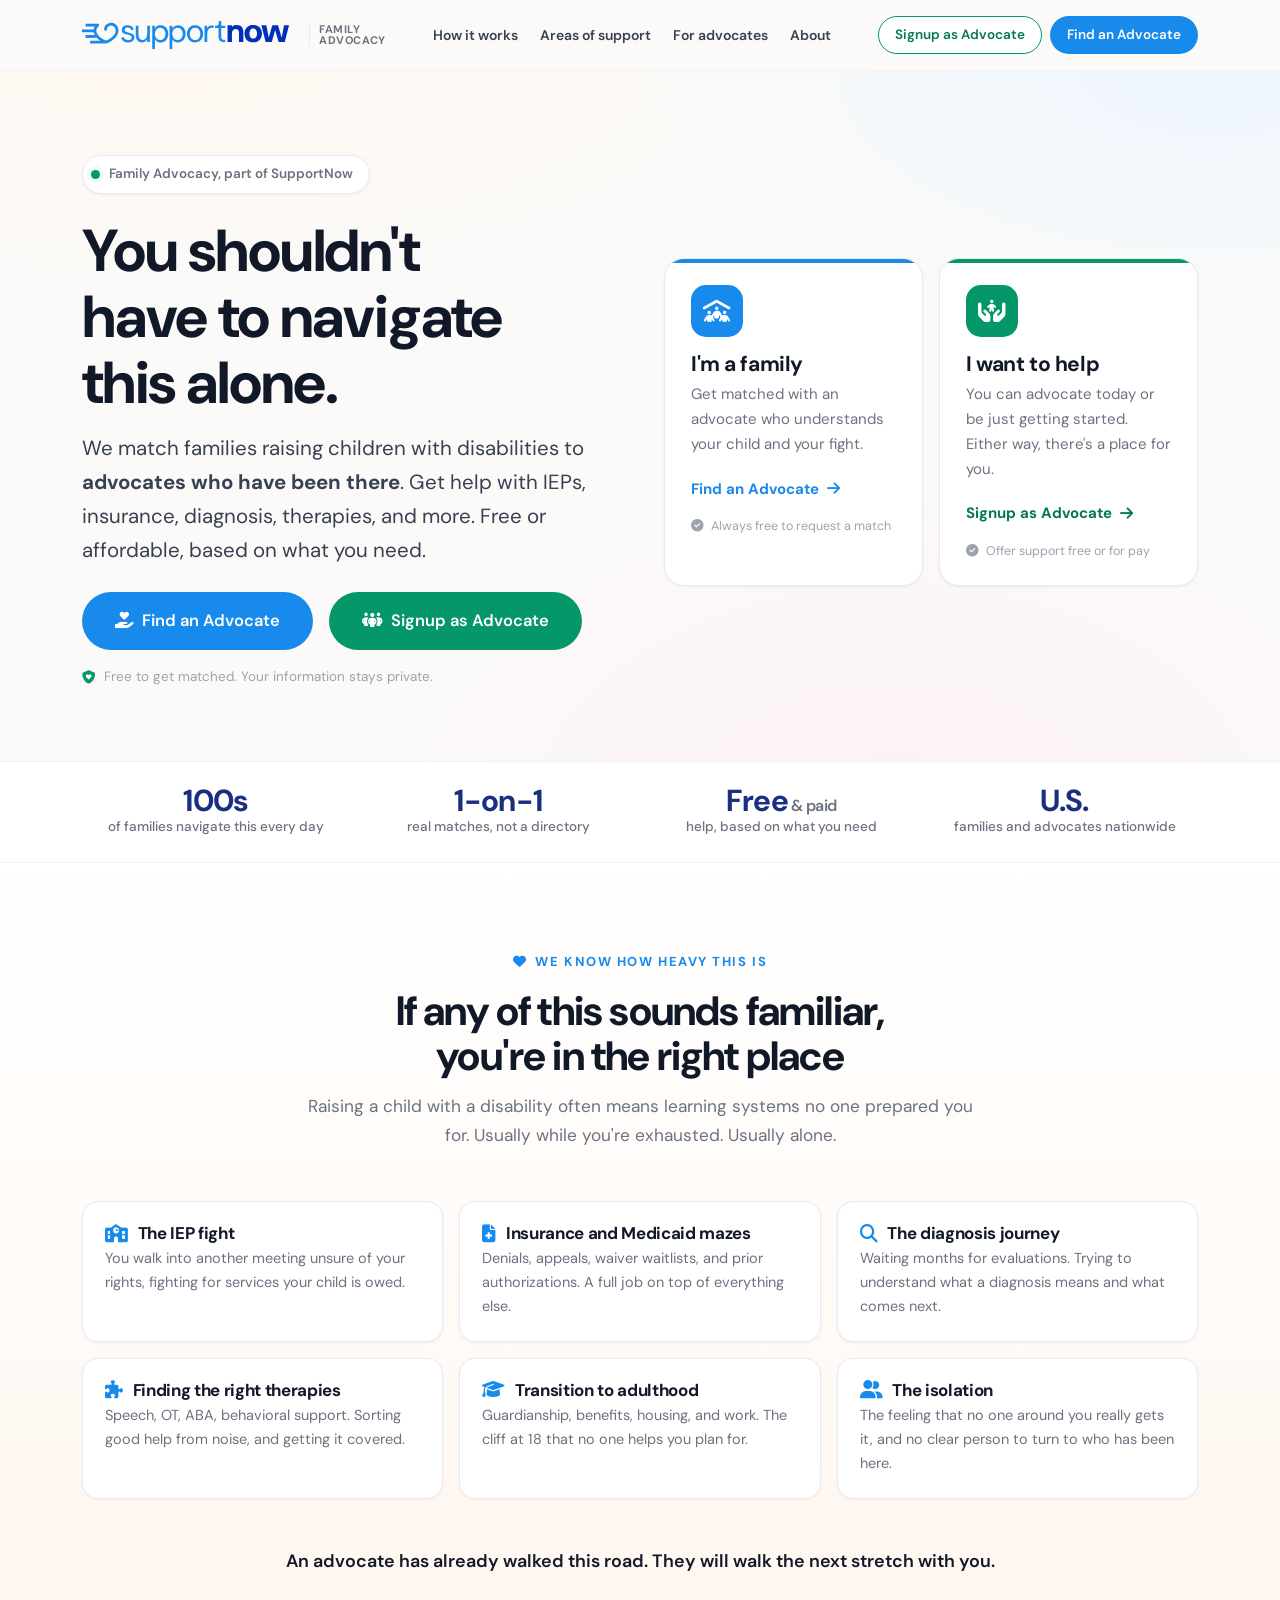
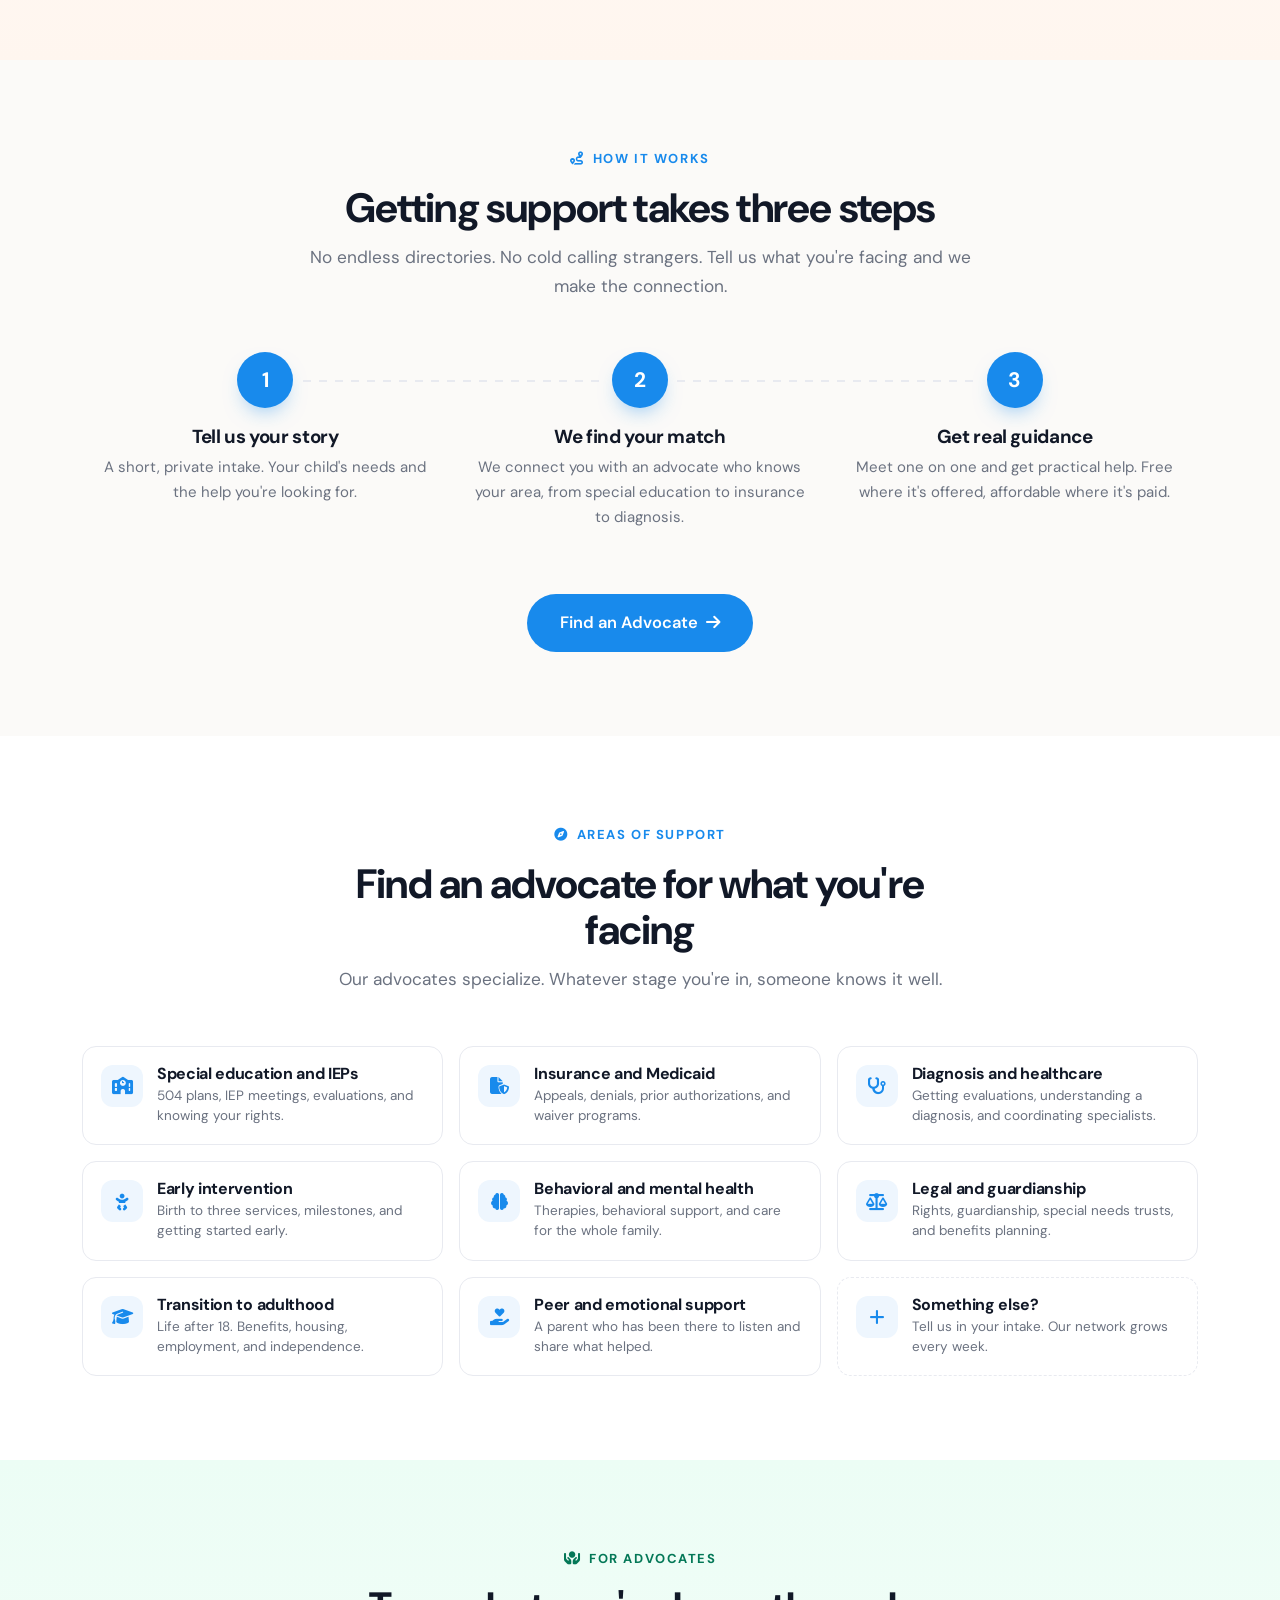
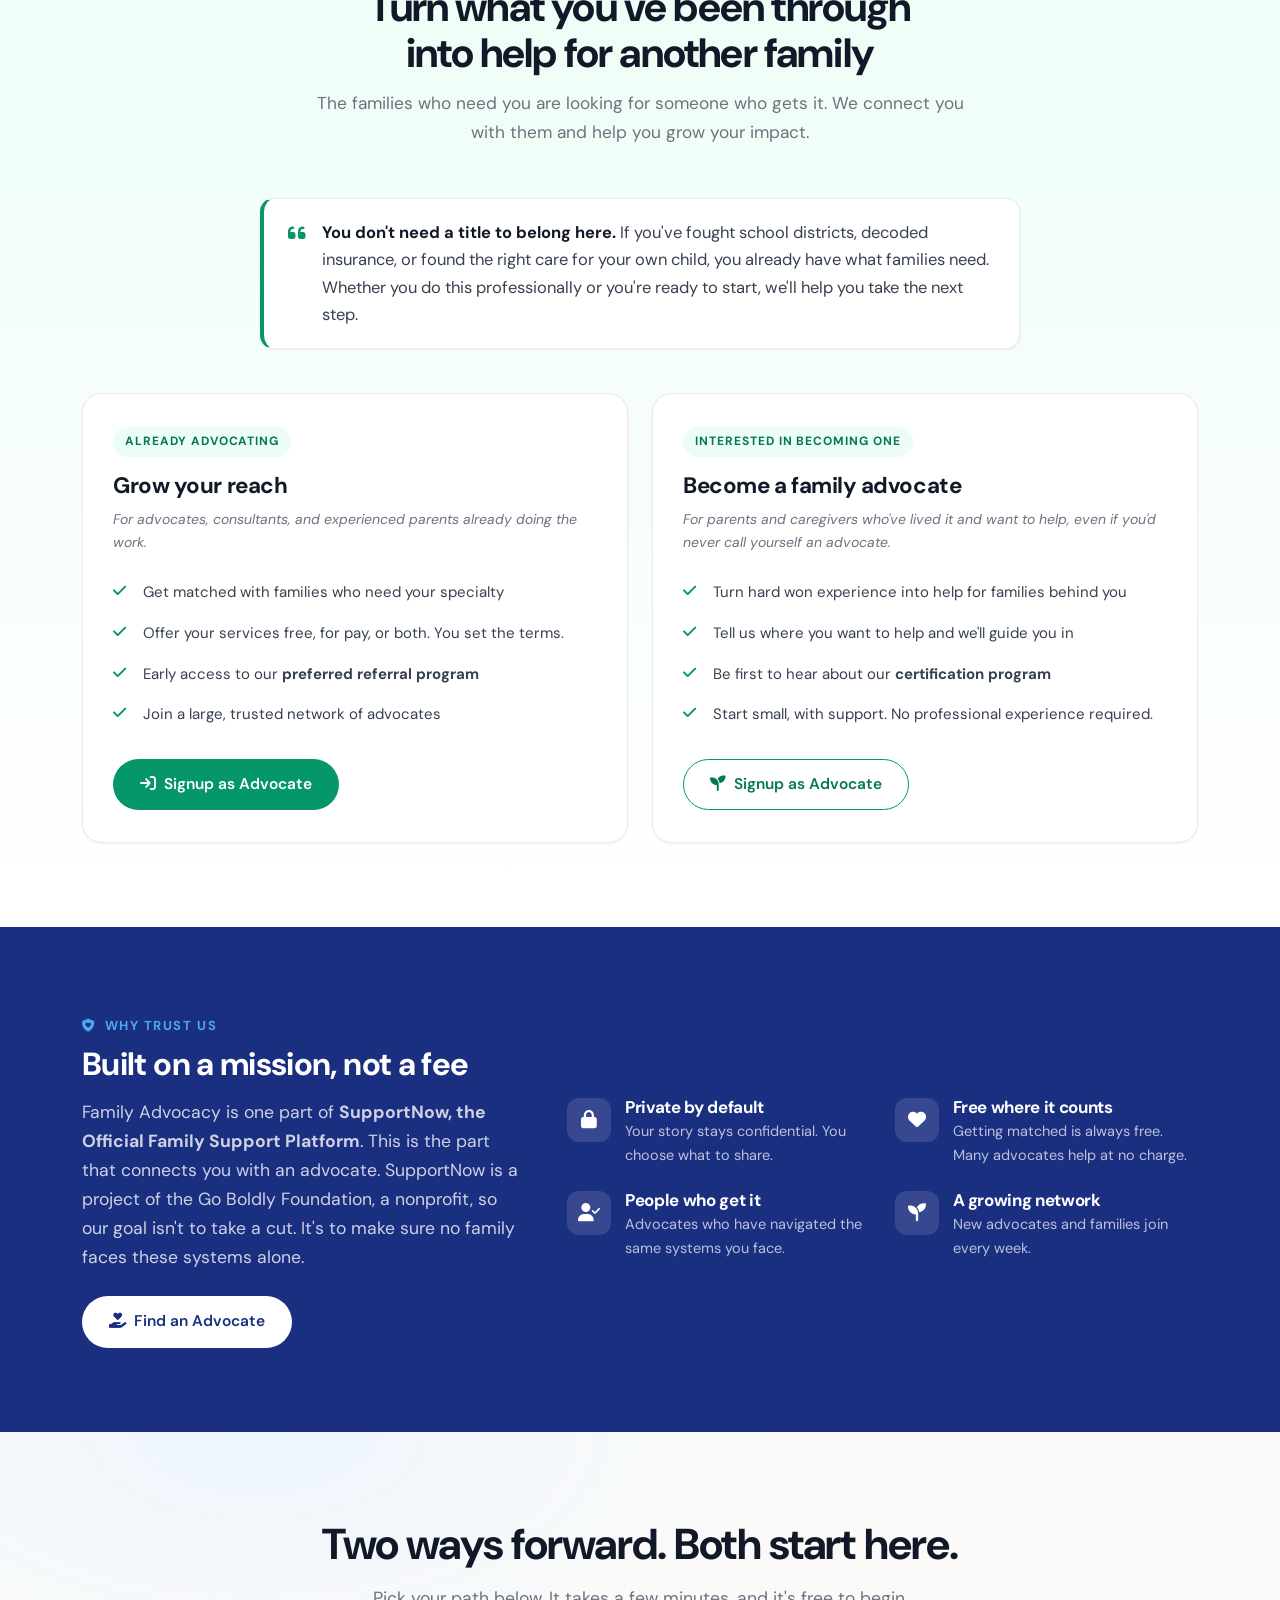
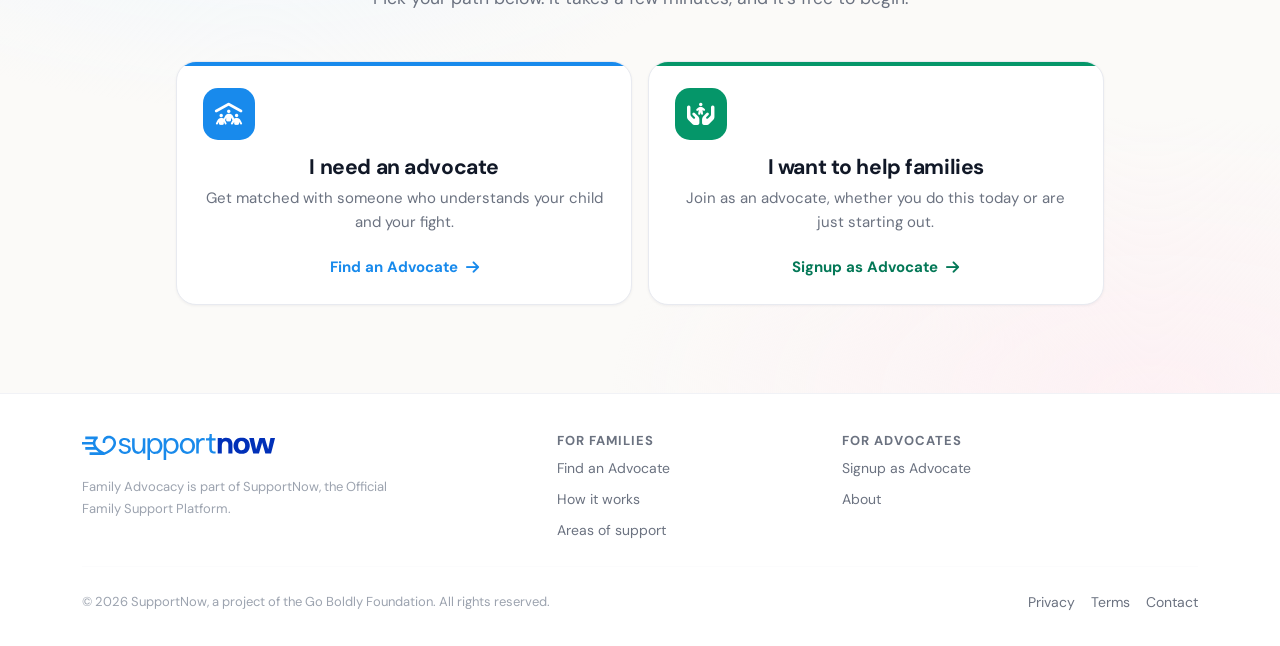
==== index.html @ 85722c48 "SupportNow Family Advocacy landing page and intake forms (Phase 1 prototype)" ====
<!DOCTYPE html>
<html lang="en">
<head>
<meta charset="UTF-8">
<meta name="viewport" content="width=device-width, initial-scale=1.0">
<title>SupportNow Family Advocacy | You shouldn't have to navigate this alone</title>
<meta name="description" content="We connect families raising children with disabilities to advocates who have been there. Get matched for help with IEPs, insurance, diagnosis, and more. Free and affordable.">

<!-- Bootstrap 5.3 -->
<link href="https://cdn.jsdelivr.net/npm/bootstrap@5.3.3/dist/css/bootstrap.min.css" rel="stylesheet">
<!-- Font Awesome 6.5.1 -->
<link href="https://cdnjs.cloudflare.com/ajax/libs/font-awesome/6.5.1/css/all.min.css" rel="stylesheet">
<!-- DM Sans (SupportNow brand typeface) -->
<link rel="preconnect" href="https://fonts.googleapis.com">
<link rel="preconnect" href="https://fonts.gstatic.com" crossorigin>
<link href="https://fonts.googleapis.com/css2?family=DM+Sans:opsz,wght@9..40,400;9..40,500;9..40,600;9..40,700&display=swap" rel="stylesheet">

<style>
:root{
  /* SupportNow brand tokens (from supportnow-2.0/styleguide.html) */
  --brand:#188aec; --brand-dark:#1274c9; --brand-light:#4da6f0;
  --brand-bg:#eef6fe; --navy:#1b2f80;
  --give:#059669; --give-dark:#047857; --give-tint:#ecfdf5;
  --amber:#d97706; --amber-tint:#fffbeb;
  --rose:#db2777; --rose-tint:#fdf2f8;

  /* Neutrals */
  --ink:#111827; --body:#374151; --secondary:#6b7280; --muted:#9ca3af;
  --border:#e8eaf0; --border-light:#f1f2f6;
  --bg:#fbfaf8; --card:#ffffff;

  /* Warm hero wash */
  --warm-1:#fff6ef; --warm-2:#fdf1f4; --warm-3:#eef6fe;
  --shadow:0 1px 3px rgba(17,24,39,.05);
  --shadow-md:0 12px 32px -12px rgba(27,47,128,.18);
  --shadow-lg:0 24px 60px -20px rgba(27,47,128,.28);
}

*{box-sizing:border-box}
html{scroll-behavior:smooth}
body{
  font-family:'DM Sans',system-ui,-apple-system,Segoe UI,Roboto,sans-serif;
  color:var(--body); background:var(--bg);
  font-size:16.5px; line-height:1.65; -webkit-font-smoothing:antialiased;
}
h1,h2,h3,h4,.display{color:var(--ink); font-weight:700; letter-spacing:-.02em; line-height:1.12}
a{text-decoration:none}
.container-narrow{max-width:1140px}
.eyebrow{
  font-size:13px; font-weight:700; text-transform:uppercase; letter-spacing:.12em;
  color:var(--brand); display:inline-flex; align-items:center; gap:8px;
}
.eyebrow.give{color:var(--give-dark)}
.text-balance{text-wrap:balance}

/* Nav */
.nav-wrap{
  position:sticky; top:0; z-index:1000; background:rgba(251,250,248,.85);
  backdrop-filter:saturate(180%) blur(12px); border-bottom:1px solid var(--border-light);
}
.brand-lockup{display:flex; align-items:center; gap:11px}
.brand-logo{height:28px; width:auto; display:block; flex-shrink:0}
.footer .brand-logo{height:26px}
.wordmark{font-size:21px; font-weight:700; letter-spacing:-.02em; line-height:1}
.wordmark b{color:var(--brand); font-weight:700}
.wordmark em{color:var(--navy); font-style:normal}
.vertical-tag{
  font-size:11px; font-weight:700; letter-spacing:.04em; text-transform:uppercase;
  color:var(--secondary); border-left:1px solid var(--border); margin-left:9px;
  padding-left:9px; line-height:1;
}
.nav-link-x{color:var(--body); font-weight:600; font-size:14px; padding:7px 9px; border-radius:8px; white-space:nowrap}
.nav-link-x:hover{color:var(--brand); background:var(--brand-bg)}

/* Buttons */
.btn{font-weight:600; border-radius:50px; padding:13px 26px; font-size:15.5px; transition:.18s; border:1.5px solid transparent; white-space:nowrap}
.btn-lg-x{padding:16px 32px; font-size:16.5px}
.btn-sm-x{padding:8px 16px; font-size:13.5px}
.btn-brand{background:var(--brand); color:#fff}
.btn-brand:hover{background:var(--brand-dark); color:#fff; transform:translateY(-1px); box-shadow:0 10px 24px -10px rgba(24,138,236,.6)}
.btn-give{background:var(--give); color:#fff}
.btn-give:hover{background:var(--give-dark); color:#fff; transform:translateY(-1px); box-shadow:0 10px 24px -10px rgba(5,150,105,.55)}
.btn-give-outline{background:#fff; color:var(--give-dark); border-color:var(--give)}
.btn-give-outline:hover{background:var(--give-tint); color:var(--give-dark); border-color:var(--give); transform:translateY(-1px)}
.btn-ghost{background:#fff; color:var(--ink); border-color:var(--border)}
.btn-ghost:hover{border-color:var(--brand); color:var(--brand)}
.btn-white{background:#fff; color:var(--navy)}
.btn-white:hover{background:#fff; color:var(--brand); transform:translateY(-1px)}
.btn-outline-white{background:transparent; color:#fff; border-color:rgba(255,255,255,.5)}
.btn-outline-white:hover{background:rgba(255,255,255,.12); color:#fff; border-color:#fff}

/* Hero */
.hero{
  position:relative; overflow:hidden;
  background:
    radial-gradient(1200px 520px at 12% -10%, var(--warm-1) 0%, transparent 55%),
    radial-gradient(1100px 520px at 95% 0%, var(--warm-3) 0%, transparent 55%),
    radial-gradient(900px 600px at 70% 110%, var(--warm-2) 0%, transparent 60%);
  padding:84px 0 72px;
}
.hero h1{font-size:clamp(2.4rem,5vw,3.7rem)}
.hero .lede{font-size:clamp(1.05rem,1.6vw,1.28rem); color:var(--body); max-width:620px}
.pill-badge{
  display:inline-flex; align-items:center; gap:9px; background:#fff; border:1px solid var(--border);
  border-radius:50px; padding:7px 16px 7px 8px; font-size:13.5px; font-weight:600; color:var(--secondary);
  box-shadow:var(--shadow);
}
.pill-badge .dot{width:9px; height:9px; border-radius:50%; background:var(--give); box-shadow:0 0 0 4px var(--give-tint)}

/* Two-door cards */
.door{
  display:block; background:var(--card); border:1px solid var(--border); border-radius:20px;
  padding:26px 26px 24px; box-shadow:var(--shadow); transition:.2s; height:100%; position:relative; overflow:hidden;
}
.door::before{content:""; position:absolute; inset:0 0 auto 0; height:4px; background:var(--brand)}
.door.give::before{background:var(--give)}
.door:hover{transform:translateY(-4px); box-shadow:var(--shadow-lg); border-color:transparent}
.door-icon{
  width:52px; height:52px; border-radius:15px; display:flex; align-items:center; justify-content:center;
  font-size:22px; color:#fff; background:var(--brand); margin-bottom:16px;
}
.door.give .door-icon{background:var(--give)}
.door h3{font-size:1.32rem; margin-bottom:6px}
.door p{font-size:15px; color:var(--secondary); margin-bottom:18px}
.door .door-cta{font-weight:700; font-size:15px; color:var(--brand); display:inline-flex; align-items:center; gap:8px}
.door.give .door-cta{color:var(--give-dark)}
.door:hover .door-cta i{transform:translateX(4px)}
.door .door-cta i{transition:.18s}
.door .door-note{font-size:12.5px; color:var(--muted); margin-top:14px; display:flex; align-items:center; gap:7px}

/* Trust strip */
.trust-strip{border-top:1px solid var(--border-light); border-bottom:1px solid var(--border-light); background:#fff}
.stat-num{font-size:1.9rem; font-weight:700; color:var(--navy); line-height:1; letter-spacing:-.02em}
.stat-lbl{font-size:13.5px; color:var(--secondary); font-weight:500}

/* Sections */
section{scroll-margin-top:80px}
.sec{padding:84px 0}
.sec-head{max-width:680px; margin:0 auto 52px; text-align:center}
.sec-head h2{font-size:clamp(1.9rem,3.2vw,2.6rem); margin:14px 0 12px}
.sec-head p{font-size:1.08rem; color:var(--secondary)}

/* Problem */
.problem{background:linear-gradient(180deg,#fff 0%,var(--warm-1) 100%)}
.problem-card{
  background:#fff; border:1px solid var(--border); border-radius:16px; padding:22px 22px;
  box-shadow:var(--shadow); height:100%;
}
.problem-card i{color:var(--brand); font-size:18px; margin-right:10px}
.problem-card h4{font-size:1.06rem; margin-bottom:4px; display:flex; align-items:center}
.problem-card p{font-size:14.5px; color:var(--secondary); margin:0}

/* Steps */
.step{text-align:center; padding:0 12px}
.step-num{
  width:56px; height:56px; border-radius:50%; margin:0 auto 18px; display:flex; align-items:center; justify-content:center;
  font-size:21px; font-weight:700; color:#fff; background:var(--brand); box-shadow:0 10px 22px -10px rgba(24,138,236,.6);
}
.step h4{font-size:1.18rem; margin-bottom:8px}
.step p{font-size:15px; color:var(--secondary)}
.step-connect{position:relative}
@media(min-width:768px){
  .step-connect::after{
    content:""; position:absolute; top:28px; left:60%; width:80%; height:2px;
    background:repeating-linear-gradient(90deg,var(--border) 0 8px,transparent 8px 16px);
  }
}

/* Subject areas */
.areas{background:#fff}
.area-card{
  display:flex; gap:14px; align-items:flex-start; padding:18px 18px; border:1px solid var(--border);
  border-radius:14px; background:var(--card); transition:.18s; height:100%;
}
.area-card:hover{border-color:var(--brand-light); box-shadow:var(--shadow-md); transform:translateY(-2px)}
.area-ic{
  width:42px; height:42px; border-radius:12px; flex-shrink:0; display:flex; align-items:center; justify-content:center;
  font-size:17px; background:var(--brand-bg); color:var(--brand);
}
.area-card h4{font-size:1rem; margin:0 0 3px}
.area-card p{font-size:13.5px; color:var(--secondary); margin:0; line-height:1.5}

/* Advocate band */
.adv{background:linear-gradient(180deg,var(--give-tint) 0%,#fff 100%)}
.adv-lead{max-width:720px; margin:0 auto}
.adv-card{
  background:#fff; border:1px solid var(--border); border-radius:20px; padding:32px 30px; height:100%;
  box-shadow:var(--shadow); position:relative; overflow:hidden;
}
.adv-card .tag{
  display:inline-block; font-size:12px; font-weight:700; text-transform:uppercase; letter-spacing:.08em;
  padding:5px 12px; border-radius:50px; margin-bottom:16px;
}
.tag-give{background:var(--give-tint); color:var(--give-dark)}
.tag-amber{background:var(--amber-tint); color:var(--amber)}
.adv-card h3{font-size:1.4rem; margin-bottom:10px}
.adv-card .who{font-size:14px; color:var(--secondary); font-style:italic; margin-bottom:18px}
.adv-card ul{list-style:none; padding:0; margin:0 0 24px}
.adv-card li{font-size:15px; color:var(--body); padding:8px 0 8px 30px; position:relative}
.adv-card li i{position:absolute; left:0; top:11px; color:var(--give); font-size:15px}
.adv-card.amber li i{color:var(--amber)}
.callout-inclusive{
  background:#fff; border:1px solid var(--border); border-left:4px solid var(--give);
  border-radius:14px; padding:20px 24px; box-shadow:var(--shadow); max-width:760px; margin:0 auto 44px;
}
.callout-inclusive i{color:var(--give); font-size:20px}

/* Who's behind it */
.trust-sec{background:var(--navy); color:#fff}
.trust-sec h2{color:#fff}
.trust-sec .lede{color:rgba(255,255,255,.78); font-size:1.1rem}
.trust-feat{display:flex; gap:14px; align-items:flex-start}
.trust-feat .ic{width:44px; height:44px; border-radius:12px; background:rgba(255,255,255,.12); color:#fff;
  display:flex; align-items:center; justify-content:center; font-size:18px; flex-shrink:0}
.trust-feat h4{color:#fff; font-size:1.06rem; margin:0 0 3px}
.trust-feat p{color:rgba(255,255,255,.7); font-size:14.5px; margin:0}

/* Final CTA */
.final{padding:88px 0; background:
  radial-gradient(900px 460px at 20% 0%, var(--warm-3) 0%, transparent 60%),
  radial-gradient(900px 460px at 90% 100%, var(--warm-2) 0%, transparent 60%), var(--bg);}

/* Footer */
.footer{background:#fff; border-top:1px solid var(--border-light); padding:40px 0 32px}
.footer a{color:var(--secondary); font-size:14px}
.footer a:hover{color:var(--brand)}
.footer .small-print{font-size:13px; color:var(--muted)}

/* misc */
.lift:hover{transform:translateY(-2px)}
.hr-soft{border:none; border-top:1px solid var(--border-light); margin:0}
</style>
</head>
<body>

<!-- NAV -->
<div class="nav-wrap">
  <nav class="container container-narrow d-flex align-items-center justify-content-between py-3">
    <a href="#top" class="brand-lockup">
      <img src="logo.svg" alt="SupportNow" class="brand-logo">
      <span class="vertical-tag d-none d-sm-inline">Family<br>Advocacy</span>
    </a>
    <div class="d-none d-xl-flex align-items-center gap-1">
      <a href="#how" class="nav-link-x">How it works</a>
      <a href="#areas" class="nav-link-x">Areas of support</a>
      <a href="#advocates" class="nav-link-x">For advocates</a>
      <a href="#about" class="nav-link-x">About</a>
    </div>
    <div class="d-flex align-items-center gap-2">
      <a href="advocate-intake.html" class="btn btn-give-outline btn-sm-x d-none d-md-inline">Signup as Advocate</a>
      <a href="family-intake.html" class="btn btn-brand btn-sm-x">Find an Advocate</a>
    </div>
  </nav>
</div>

<a id="top"></a>

<!-- HERO -->
<header class="hero">
  <div class="container container-narrow">
    <div class="row align-items-center g-5">
      <div class="col-lg-6">
        <span class="pill-badge mb-4"><span class="dot"></span> Family Advocacy, part of SupportNow</span>
        <h1 class="text-balance mb-3">You shouldn't have to navigate this alone.</h1>
        <p class="lede mb-4">
          We match families raising children with disabilities to <strong>advocates who have been there</strong>.
          Get help with IEPs, insurance, diagnosis, therapies, and more. Free or affordable, based on what you need.
        </p>
        <div class="d-flex flex-wrap gap-3 mb-3">
          <a href="family-intake.html" class="btn btn-brand btn-lg-x"><i class="fa-solid fa-hand-holding-heart me-2"></i>Find an Advocate</a>
          <a href="advocate-intake.html" class="btn btn-give btn-lg-x"><i class="fa-solid fa-people-group me-2"></i>Signup as Advocate</a>
        </div>
        <p class="d-flex align-items-center gap-2 mb-0" style="font-size:13.5px;color:var(--muted)">
          <i class="fa-solid fa-shield-heart" style="color:var(--give)"></i>
          Free to get matched. Your information stays private.
        </p>
      </div>

      <div class="col-lg-6">
        <div class="row g-3">
          <div class="col-sm-6">
            <a href="family-intake.html" class="door">
              <div class="door-icon"><i class="fa-solid fa-people-roof"></i></div>
              <h3>I'm a family</h3>
              <p>Get matched with an advocate who understands your child and your fight.</p>
              <span class="door-cta">Find an Advocate <i class="fa-solid fa-arrow-right"></i></span>
              <div class="door-note"><i class="fa-solid fa-circle-check"></i> Always free to request a match</div>
            </a>
          </div>
          <div class="col-sm-6">
            <a href="advocate-intake.html" class="door give">
              <div class="door-icon"><i class="fa-solid fa-hands-holding-child"></i></div>
              <h3>I want to help</h3>
              <p>You can advocate today or be just getting started. Either way, there's a place for you.</p>
              <span class="door-cta">Signup as Advocate <i class="fa-solid fa-arrow-right"></i></span>
              <div class="door-note"><i class="fa-solid fa-circle-check"></i> Offer support free or for pay</div>
            </a>
          </div>
        </div>
      </div>
    </div>
  </div>
</header>

<!-- TRUST STRIP -->
<div class="trust-strip">
  <div class="container container-narrow py-4">
    <div class="row text-center g-3 align-items-center">
      <div class="col-6 col-md-3">
        <div class="stat-num">100s</div>
        <div class="stat-lbl">of families navigate this every day</div>
      </div>
      <div class="col-6 col-md-3">
        <div class="stat-num">1-on-1</div>
        <div class="stat-lbl">real matches, not a directory</div>
      </div>
      <div class="col-6 col-md-3">
        <div class="stat-num">Free<span style="font-size:1rem;font-weight:600;color:var(--secondary)"> &amp; paid</span></div>
        <div class="stat-lbl">help, based on what you need</div>
      </div>
      <div class="col-6 col-md-3">
        <div class="stat-num">U.S.</div>
        <div class="stat-lbl">families and advocates nationwide</div>
      </div>
    </div>
  </div>
</div>

<!-- PROBLEM -->
<section class="sec problem" id="problem">
  <div class="container container-narrow">
    <div class="sec-head">
      <span class="eyebrow"><i class="fa-solid fa-heart"></i> We know how heavy this is</span>
      <h2 class="text-balance">If any of this sounds familiar, you're in the right place</h2>
      <p>Raising a child with a disability often means learning systems no one prepared you for. Usually while you're exhausted. Usually alone.</p>
    </div>
    <div class="row g-3">
      <div class="col-md-6 col-lg-4">
        <div class="problem-card">
          <h4><i class="fa-solid fa-school"></i> The IEP fight</h4>
          <p>You walk into another meeting unsure of your rights, fighting for services your child is owed.</p>
        </div>
      </div>
      <div class="col-md-6 col-lg-4">
        <div class="problem-card">
          <h4><i class="fa-solid fa-file-medical"></i> Insurance and Medicaid mazes</h4>
          <p>Denials, appeals, waiver waitlists, and prior authorizations. A full job on top of everything else.</p>
        </div>
      </div>
      <div class="col-md-6 col-lg-4">
        <div class="problem-card">
          <h4><i class="fa-solid fa-magnifying-glass"></i> The diagnosis journey</h4>
          <p>Waiting months for evaluations. Trying to understand what a diagnosis means and what comes next.</p>
        </div>
      </div>
      <div class="col-md-6 col-lg-4">
        <div class="problem-card">
          <h4><i class="fa-solid fa-puzzle-piece"></i> Finding the right therapies</h4>
          <p>Speech, OT, ABA, behavioral support. Sorting good help from noise, and getting it covered.</p>
        </div>
      </div>
      <div class="col-md-6 col-lg-4">
        <div class="problem-card">
          <h4><i class="fa-solid fa-graduation-cap"></i> Transition to adulthood</h4>
          <p>Guardianship, benefits, housing, and work. The cliff at 18 that no one helps you plan for.</p>
        </div>
      </div>
      <div class="col-md-6 col-lg-4">
        <div class="problem-card">
          <h4><i class="fa-solid fa-user-group"></i> The isolation</h4>
          <p>The feeling that no one around you really gets it, and no clear person to turn to who has been here.</p>
        </div>
      </div>
    </div>
    <p class="text-center mt-5 mb-0" style="font-size:1.12rem;color:var(--ink);font-weight:600">
      An advocate has already walked this road. They will walk the next stretch with you.
    </p>
  </div>
</section>

<!-- HOW IT WORKS -->
<section class="sec" id="how">
  <div class="container container-narrow">
    <div class="sec-head">
      <span class="eyebrow"><i class="fa-solid fa-route"></i> How it works</span>
      <h2>Getting support takes three steps</h2>
      <p>No endless directories. No cold calling strangers. Tell us what you're facing and we make the connection.</p>
    </div>
    <div class="row g-4 g-md-2">
      <div class="col-md-4 step-connect">
        <div class="step">
          <div class="step-num">1</div>
          <h4>Tell us your story</h4>
          <p>A short, private intake. Your child's needs and the help you're looking for.</p>
        </div>
      </div>
      <div class="col-md-4 step-connect">
        <div class="step">
          <div class="step-num">2</div>
          <h4>We find your match</h4>
          <p>We connect you with an advocate who knows your area, from special education to insurance to diagnosis.</p>
        </div>
      </div>
      <div class="col-md-4">
        <div class="step">
          <div class="step-num">3</div>
          <h4>Get real guidance</h4>
          <p>Meet one on one and get practical help. Free where it's offered, affordable where it's paid.</p>
        </div>
      </div>
    </div>
    <div class="text-center mt-5">
      <a href="family-intake.html" class="btn btn-brand btn-lg-x">Find an Advocate <i class="fa-solid fa-arrow-right ms-1"></i></a>
    </div>
  </div>
</section>

<!-- SUBJECT AREAS -->
<section class="sec areas" id="areas">
  <div class="container container-narrow">
    <div class="sec-head">
      <span class="eyebrow"><i class="fa-solid fa-compass"></i> Areas of support</span>
      <h2>Find an advocate for what you're facing</h2>
      <p>Our advocates specialize. Whatever stage you're in, someone knows it well.</p>
    </div>
    <div class="row g-3">
      <div class="col-md-6 col-lg-4">
        <div class="area-card"><div class="area-ic"><i class="fa-solid fa-school"></i></div>
          <div><h4>Special education and IEPs</h4><p>504 plans, IEP meetings, evaluations, and knowing your rights.</p></div></div>
      </div>
      <div class="col-md-6 col-lg-4">
        <div class="area-card"><div class="area-ic"><i class="fa-solid fa-file-shield"></i></div>
          <div><h4>Insurance and Medicaid</h4><p>Appeals, denials, prior authorizations, and waiver programs.</p></div></div>
      </div>
      <div class="col-md-6 col-lg-4">
        <div class="area-card"><div class="area-ic"><i class="fa-solid fa-stethoscope"></i></div>
          <div><h4>Diagnosis and healthcare</h4><p>Getting evaluations, understanding a diagnosis, and coordinating specialists.</p></div></div>
      </div>
      <div class="col-md-6 col-lg-4">
        <div class="area-card"><div class="area-ic"><i class="fa-solid fa-baby"></i></div>
          <div><h4>Early intervention</h4><p>Birth to three services, milestones, and getting started early.</p></div></div>
      </div>
      <div class="col-md-6 col-lg-4">
        <div class="area-card"><div class="area-ic"><i class="fa-solid fa-brain"></i></div>
          <div><h4>Behavioral and mental health</h4><p>Therapies, behavioral support, and care for the whole family.</p></div></div>
      </div>
      <div class="col-md-6 col-lg-4">
        <div class="area-card"><div class="area-ic"><i class="fa-solid fa-scale-balanced"></i></div>
          <div><h4>Legal and guardianship</h4><p>Rights, guardianship, special needs trusts, and benefits planning.</p></div></div>
      </div>
      <div class="col-md-6 col-lg-4">
        <div class="area-card"><div class="area-ic"><i class="fa-solid fa-graduation-cap"></i></div>
          <div><h4>Transition to adulthood</h4><p>Life after 18. Benefits, housing, employment, and independence.</p></div></div>
      </div>
      <div class="col-md-6 col-lg-4">
        <div class="area-card"><div class="area-ic"><i class="fa-solid fa-hand-holding-heart"></i></div>
          <div><h4>Peer and emotional support</h4><p>A parent who has been there to listen and share what helped.</p></div></div>
      </div>
      <div class="col-md-6 col-lg-4">
        <div class="area-card" style="border-style:dashed">
          <div class="area-ic"><i class="fa-solid fa-plus"></i></div>
          <div><h4>Something else?</h4><p>Tell us in your intake. Our network grows every week.</p></div></div>
      </div>
    </div>
  </div>
</section>

<!-- FOR ADVOCATES -->
<section class="sec adv" id="advocates">
  <div class="container container-narrow">
    <div class="sec-head">
      <span class="eyebrow give"><i class="fa-solid fa-hands-holding-circle"></i> For advocates</span>
      <h2 class="text-balance">Turn what you've been through into help for another family</h2>
      <p class="adv-lead">The families who need you are looking for someone who gets it. We connect you with them and help you grow your impact.</p>
    </div>

    <div class="callout-inclusive d-flex gap-3 align-items-start">
      <i class="fa-solid fa-quote-left mt-1"></i>
      <div>
        <strong style="color:var(--ink)">You don't need a title to belong here.</strong>
        If you've fought school districts, decoded insurance, or found the right care for your own child,
        you already have what families need. Whether you do this professionally or you're ready to start,
        we'll help you take the next step.
      </div>
    </div>

    <div class="row g-4">
      <div class="col-lg-6">
        <div class="adv-card">
          <span class="tag tag-give">Already advocating</span>
          <h3>Grow your reach</h3>
          <p class="who">For advocates, consultants, and experienced parents already doing the work.</p>
          <ul>
            <li><i class="fa-solid fa-check"></i> Get matched with families who need your specialty</li>
            <li><i class="fa-solid fa-check"></i> Offer your services free, for pay, or both. You set the terms.</li>
            <li><i class="fa-solid fa-check"></i> Early access to our <strong>preferred referral program</strong></li>
            <li><i class="fa-solid fa-check"></i> Join a large, trusted network of advocates</li>
          </ul>
          <a href="advocate-intake.html" class="btn btn-give"><i class="fa-solid fa-arrow-right-to-bracket me-2"></i>Signup as Advocate</a>
        </div>
      </div>
      <div class="col-lg-6">
        <div class="adv-card">
          <span class="tag tag-give">Interested in becoming one</span>
          <h3>Become a family advocate</h3>
          <p class="who">For parents and caregivers who've lived it and want to help, even if you'd never call yourself an advocate.</p>
          <ul>
            <li><i class="fa-solid fa-check"></i> Turn hard won experience into help for families behind you</li>
            <li><i class="fa-solid fa-check"></i> Tell us where you want to help and we'll guide you in</li>
            <li><i class="fa-solid fa-check"></i> Be first to hear about our <strong>certification program</strong></li>
            <li><i class="fa-solid fa-check"></i> Start small, with support. No professional experience required.</li>
          </ul>
          <a href="advocate-intake.html" class="btn btn-give-outline"><i class="fa-solid fa-seedling me-2"></i>Signup as Advocate</a>
        </div>
      </div>
    </div>
  </div>
</section>

<!-- WHO'S BEHIND IT -->
<section class="sec trust-sec" id="about">
  <div class="container container-narrow">
    <div class="row align-items-center g-5">
      <div class="col-lg-5">
        <span class="eyebrow" style="color:var(--brand-light)"><i class="fa-solid fa-shield-heart"></i> Why trust us</span>
        <h2 class="mt-2 mb-3 text-balance">Built on a mission, not a fee</h2>
        <p class="lede mb-4">
          Family Advocacy is one part of <strong>SupportNow, the Official Family Support Platform</strong>. This is the part that
          connects you with an advocate. SupportNow is a project of the Go Boldly Foundation, a nonprofit, so our goal
          isn't to take a cut. It's to make sure no family faces these systems alone.
        </p>
        <a href="family-intake.html" class="btn btn-white"><i class="fa-solid fa-hand-holding-heart me-2"></i>Find an Advocate</a>
      </div>
      <div class="col-lg-7">
        <div class="row g-4">
          <div class="col-sm-6"><div class="trust-feat">
            <div class="ic"><i class="fa-solid fa-lock"></i></div>
            <div><h4>Private by default</h4><p>Your story stays confidential. You choose what to share.</p></div>
          </div></div>
          <div class="col-sm-6"><div class="trust-feat">
            <div class="ic"><i class="fa-solid fa-heart"></i></div>
            <div><h4>Free where it counts</h4><p>Getting matched is always free. Many advocates help at no charge.</p></div>
          </div></div>
          <div class="col-sm-6"><div class="trust-feat">
            <div class="ic"><i class="fa-solid fa-user-check"></i></div>
            <div><h4>People who get it</h4><p>Advocates who have navigated the same systems you face.</p></div>
          </div></div>
          <div class="col-sm-6"><div class="trust-feat">
            <div class="ic"><i class="fa-solid fa-seedling"></i></div>
            <div><h4>A growing network</h4><p>New advocates and families join every week.</p></div>
          </div></div>
        </div>
      </div>
    </div>
  </div>
</section>

<!-- FINAL CTA -->
<section class="final">
  <div class="container container-narrow text-center">
    <h2 class="text-balance mb-3" style="font-size:clamp(1.9rem,3.4vw,2.7rem)">Two ways forward. Both start here.</h2>
    <p class="mb-5 mx-auto" style="max-width:560px;color:var(--secondary);font-size:1.1rem">
      Pick your path below. It takes a few minutes, and it's free to begin.
    </p>
    <div class="row g-3 justify-content-center">
      <div class="col-md-5">
        <a href="family-intake.html" class="door">
          <div class="door-icon"><i class="fa-solid fa-people-roof"></i></div>
          <h3>I need an advocate</h3>
          <p>Get matched with someone who understands your child and your fight.</p>
          <span class="door-cta">Find an Advocate <i class="fa-solid fa-arrow-right"></i></span>
        </a>
      </div>
      <div class="col-md-5">
        <a href="advocate-intake.html" class="door give">
          <div class="door-icon"><i class="fa-solid fa-hands-holding-child"></i></div>
          <h3>I want to help families</h3>
          <p>Join as an advocate, whether you do this today or are just starting out.</p>
          <span class="door-cta">Signup as Advocate <i class="fa-solid fa-arrow-right"></i></span>
        </a>
      </div>
    </div>
  </div>
</section>

<!-- FOOTER -->
<footer class="footer">
  <div class="container container-narrow">
    <div class="row g-4 align-items-start">
      <div class="col-md-5">
        <a href="#top" class="brand-lockup mb-3">
          <img src="logo.svg" alt="SupportNow" class="brand-logo">
        </a>
        <p class="small-print mb-0" style="max-width:340px">
          Family Advocacy is part of SupportNow, the Official Family Support Platform.
        </p>
      </div>
      <div class="col-6 col-md-3">
        <h4 style="font-size:13px;text-transform:uppercase;letter-spacing:.08em;color:var(--secondary)">For families</h4>
        <div class="d-flex flex-column gap-2 mt-2">
          <a href="family-intake.html">Find an Advocate</a>
          <a href="#how">How it works</a>
          <a href="#areas">Areas of support</a>
        </div>
      </div>
      <div class="col-6 col-md-4">
        <h4 style="font-size:13px;text-transform:uppercase;letter-spacing:.08em;color:var(--secondary)">For advocates</h4>
        <div class="d-flex flex-column gap-2 mt-2">
          <a href="advocate-intake.html">Signup as Advocate</a>
          <a href="#about">About</a>
        </div>
      </div>
    </div>
    <hr class="hr-soft my-4">
    <div class="d-flex flex-wrap justify-content-between gap-2">
      <span class="small-print">© 2026 SupportNow, a project of the Go Boldly Foundation. All rights reserved.</span>
      <div class="d-flex gap-3">
        <a href="#">Privacy</a><a href="#">Terms</a><a href="#">Contact</a>
      </div>
    </div>
  </div>
</footer>

<script src="https://cdn.jsdelivr.net/npm/bootstrap@5.3.3/dist/js/bootstrap.bundle.min.js"></script>
</body>
</html>
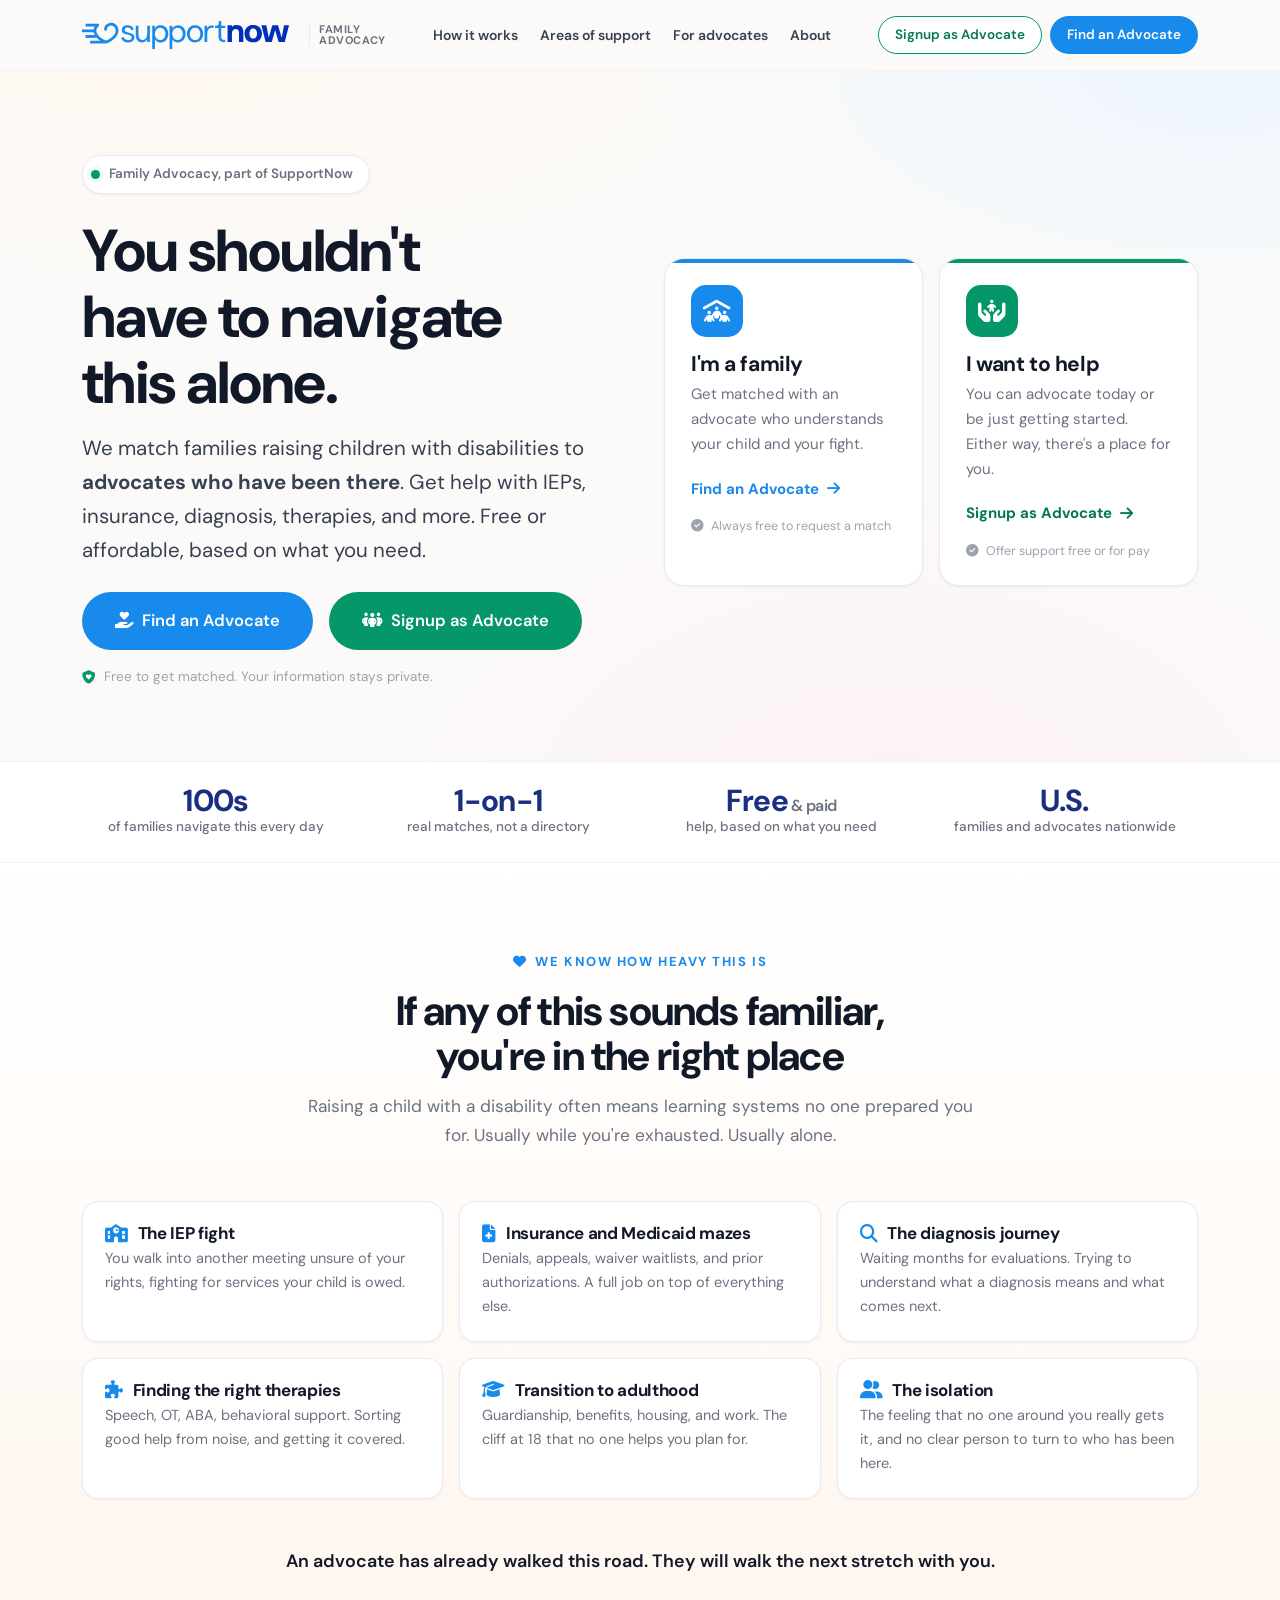
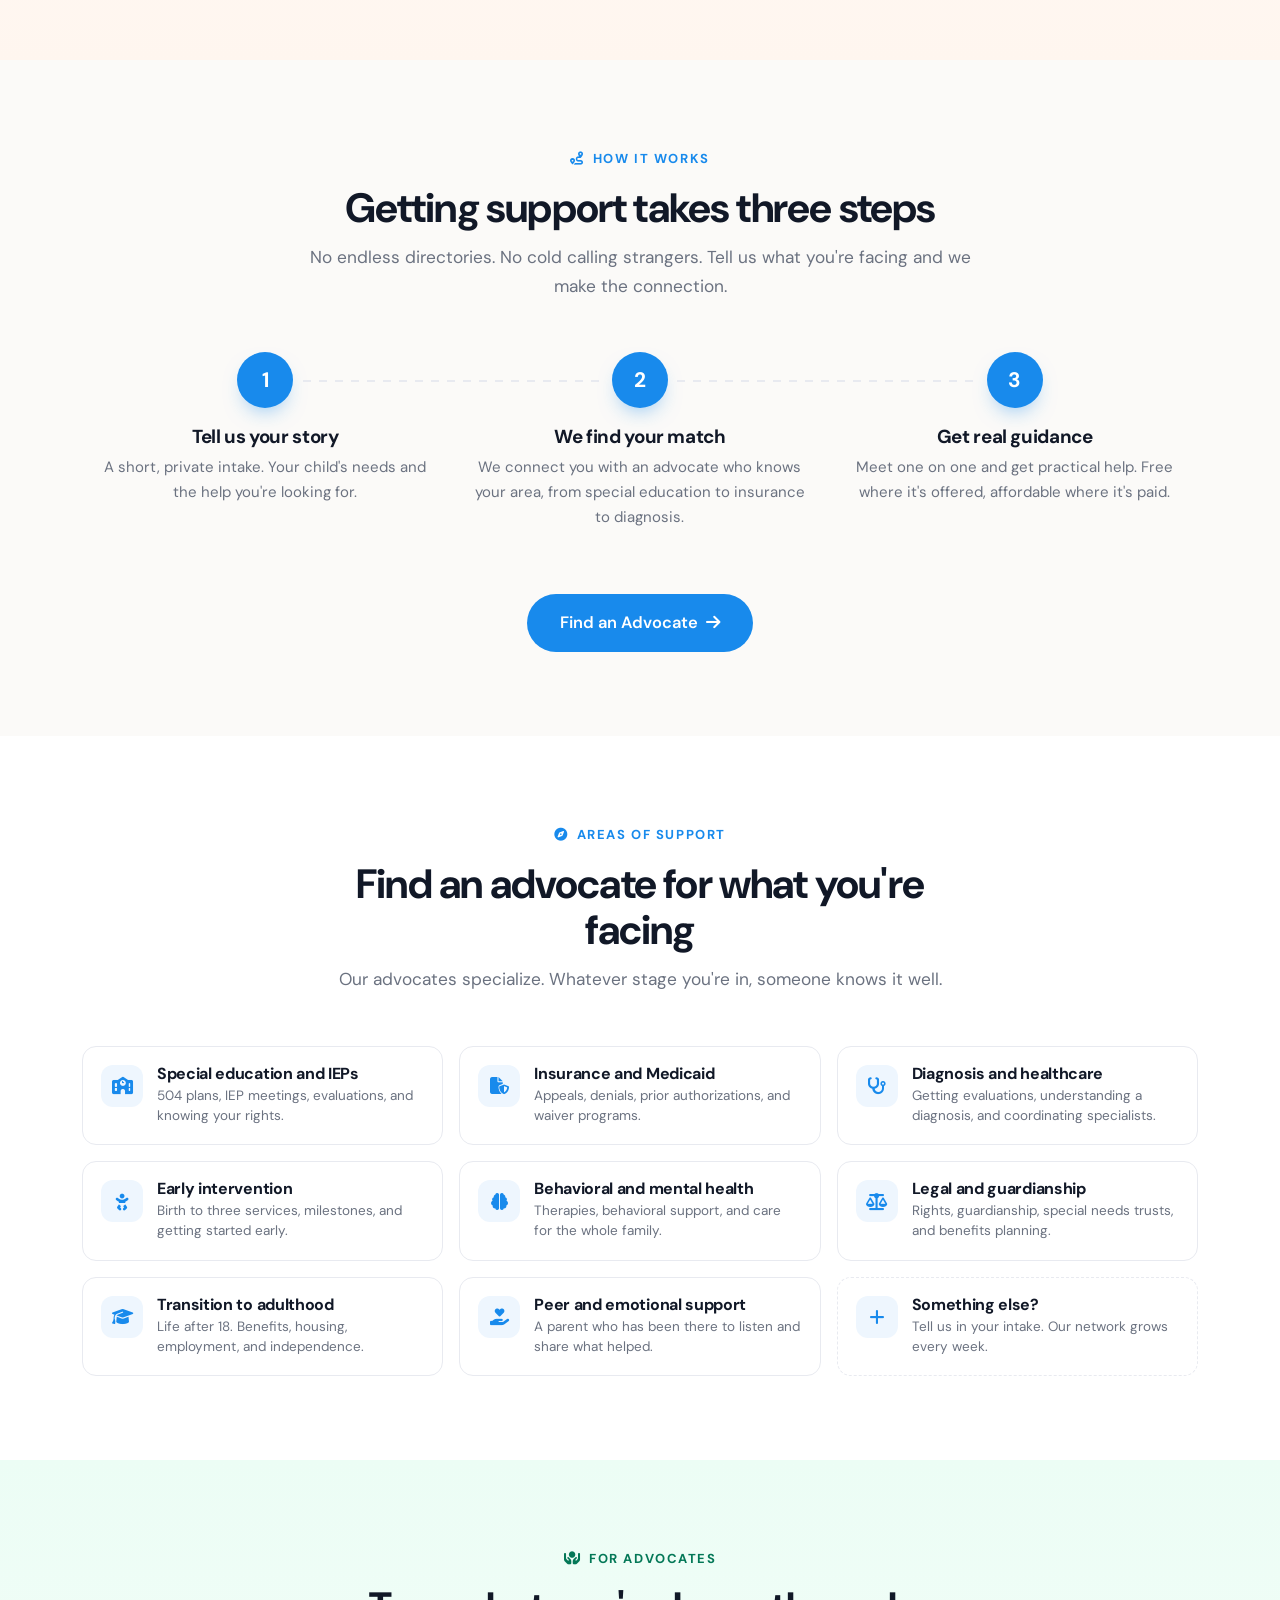
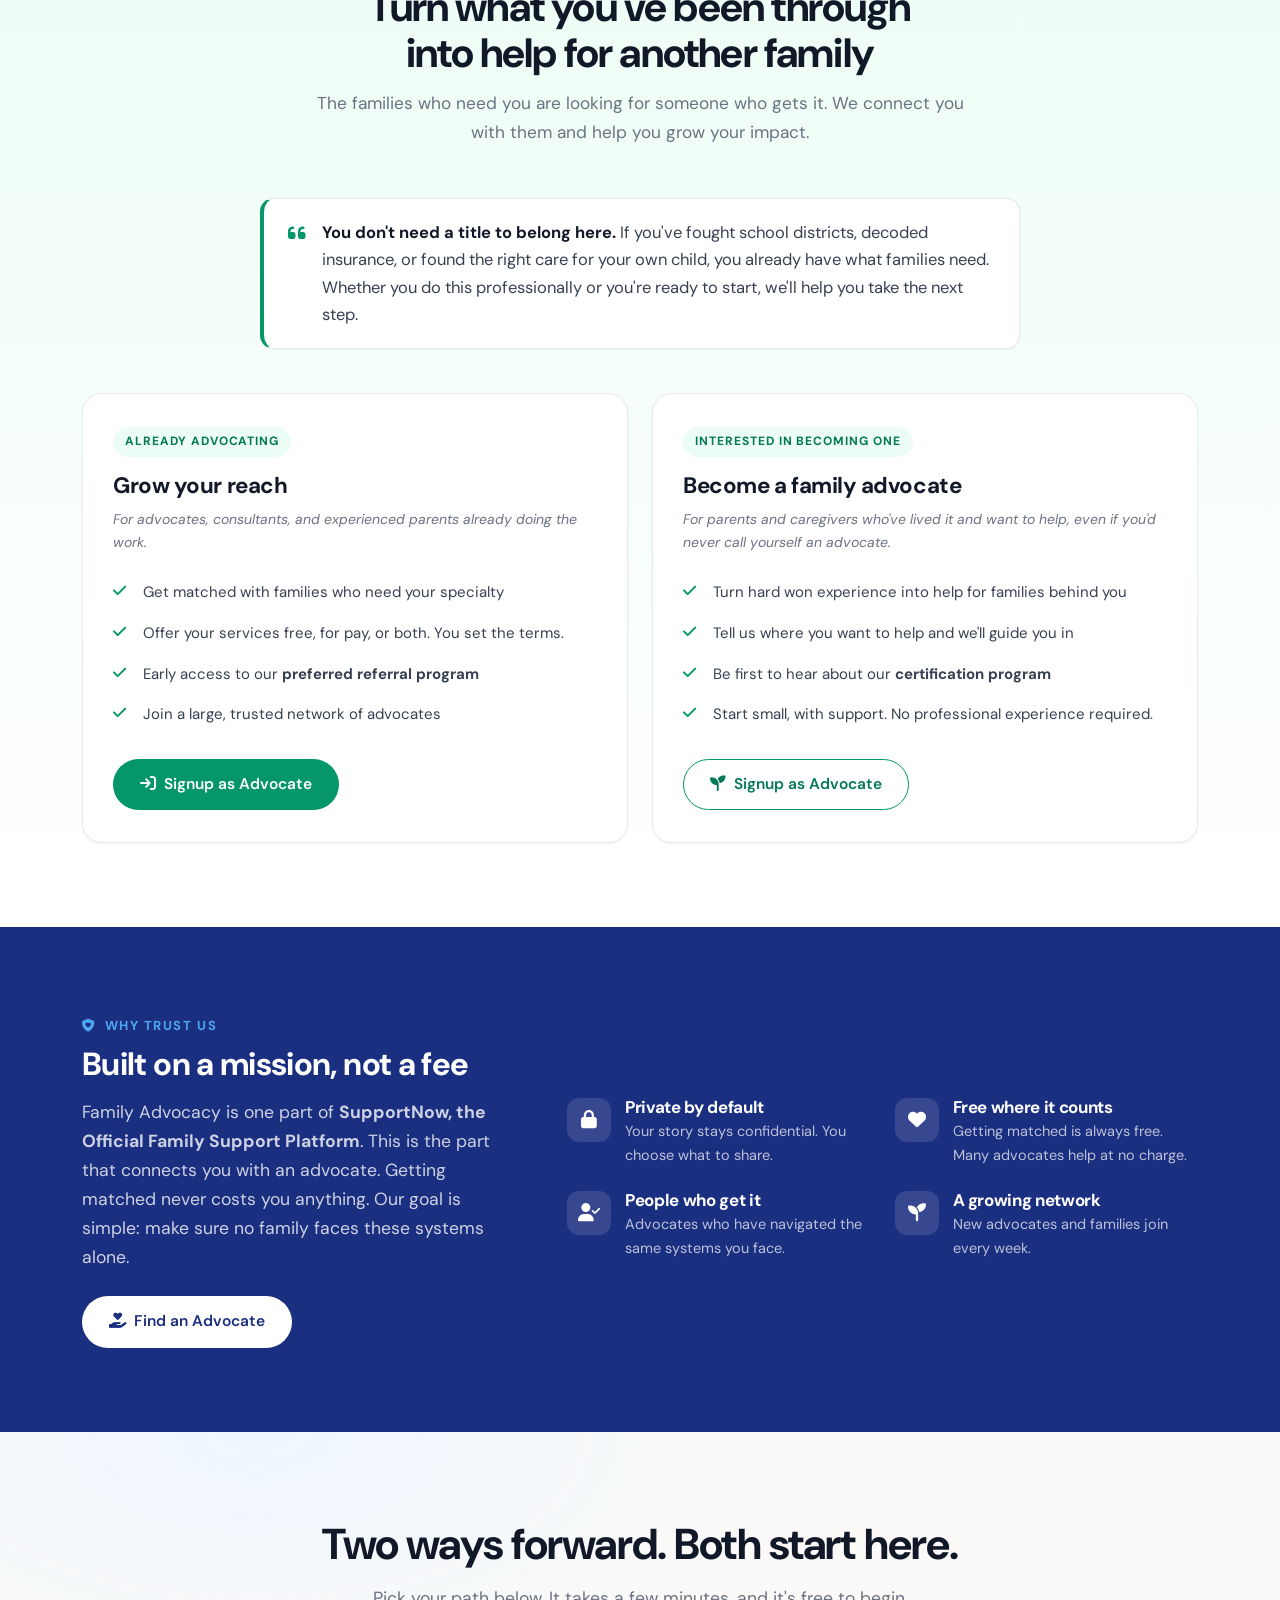
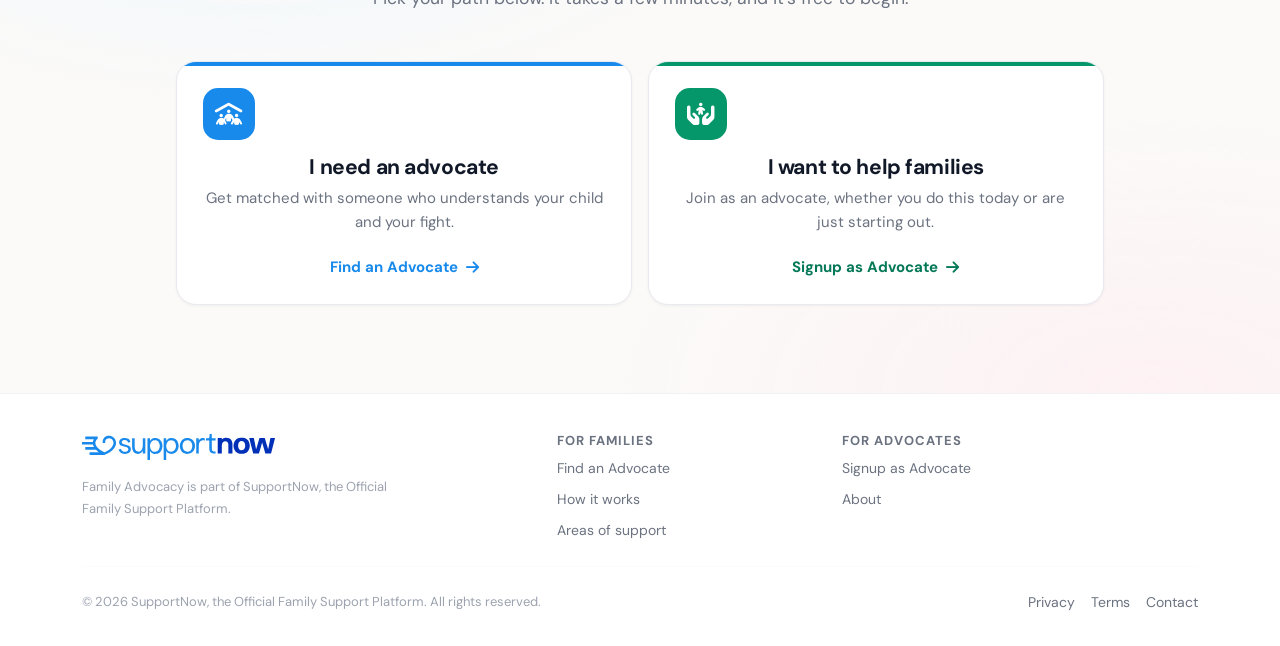
==== commit 79ebd39f: "Remove Go Boldly Foundation references; SupportNow is the sole affiliation" ====
--- a/index.html
+++ b/index.html
@@ -526,8 +526,8 @@
         <h2 class="mt-2 mb-3 text-balance">Built on a mission, not a fee</h2>
         <p class="lede mb-4">
           Family Advocacy is one part of <strong>SupportNow, the Official Family Support Platform</strong>. This is the part that
-          connects you with an advocate. SupportNow is a project of the Go Boldly Foundation, a nonprofit, so our goal
-          isn't to take a cut. It's to make sure no family faces these systems alone.
+          connects you with an advocate. Getting matched never costs you anything. Our goal is simple:
+          make sure no family faces these systems alone.
         </p>
         <a href="family-intake.html" class="btn btn-white"><i class="fa-solid fa-hand-holding-heart me-2"></i>Find an Advocate</a>
       </div>
@@ -613,7 +613,7 @@
     </div>
     <hr class="hr-soft my-4">
     <div class="d-flex flex-wrap justify-content-between gap-2">
-      <span class="small-print">© 2026 SupportNow, a project of the Go Boldly Foundation. All rights reserved.</span>
+      <span class="small-print">© 2026 SupportNow, the Official Family Support Platform. All rights reserved.</span>
       <div class="d-flex gap-3">
         <a href="#">Privacy</a><a href="#">Terms</a><a href="#">Contact</a>
       </div>
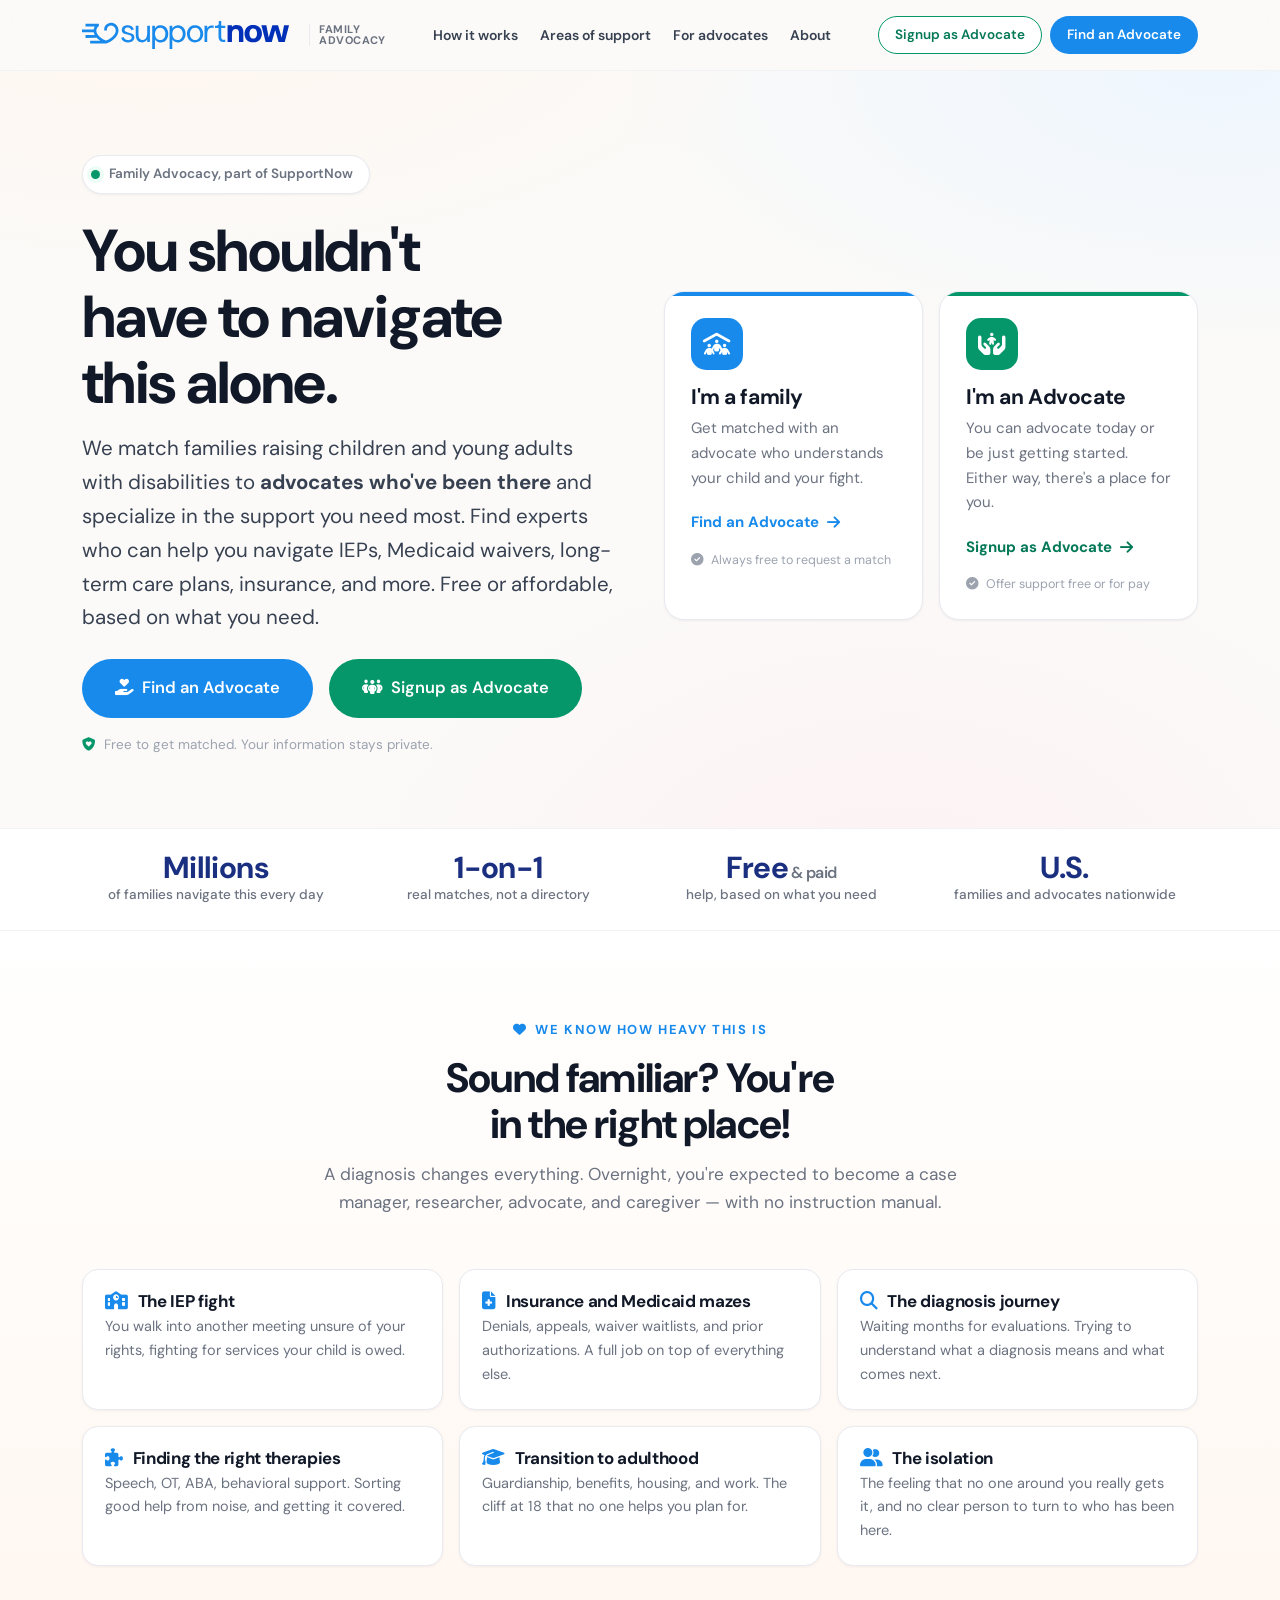
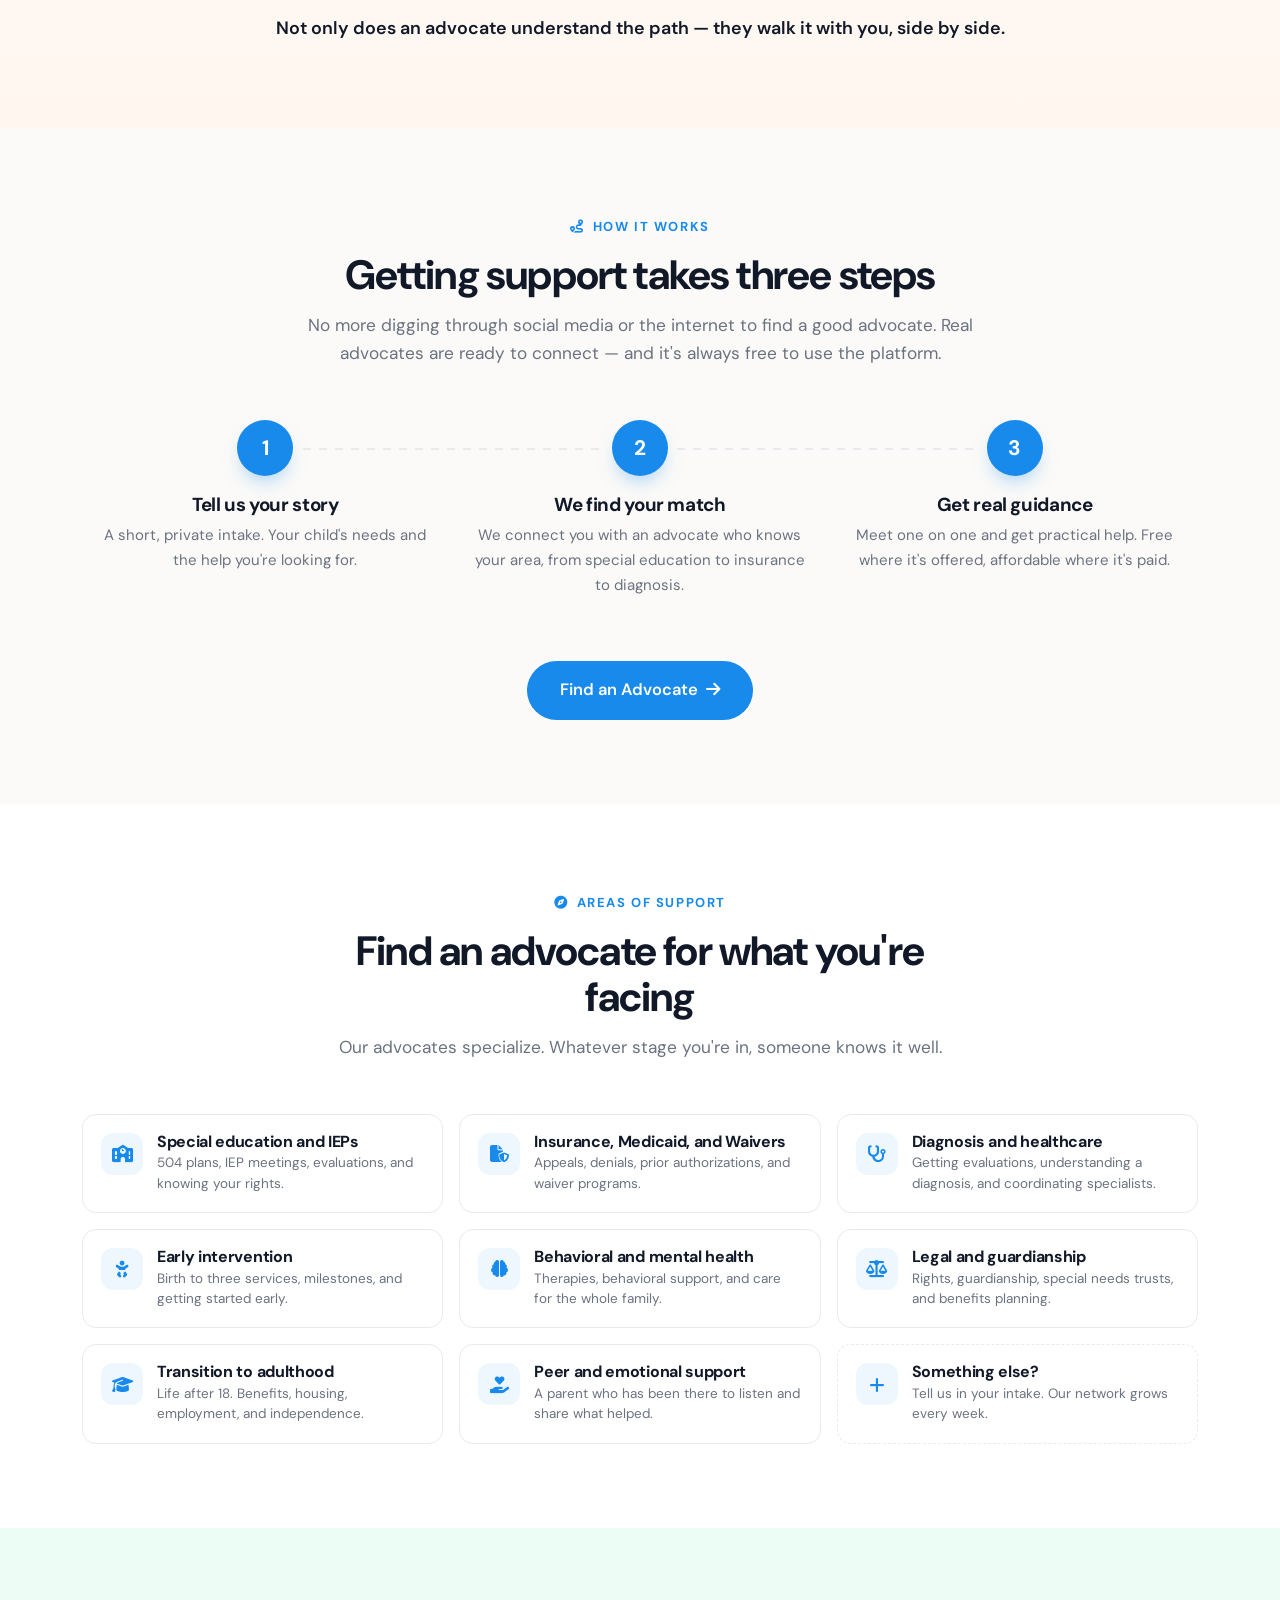
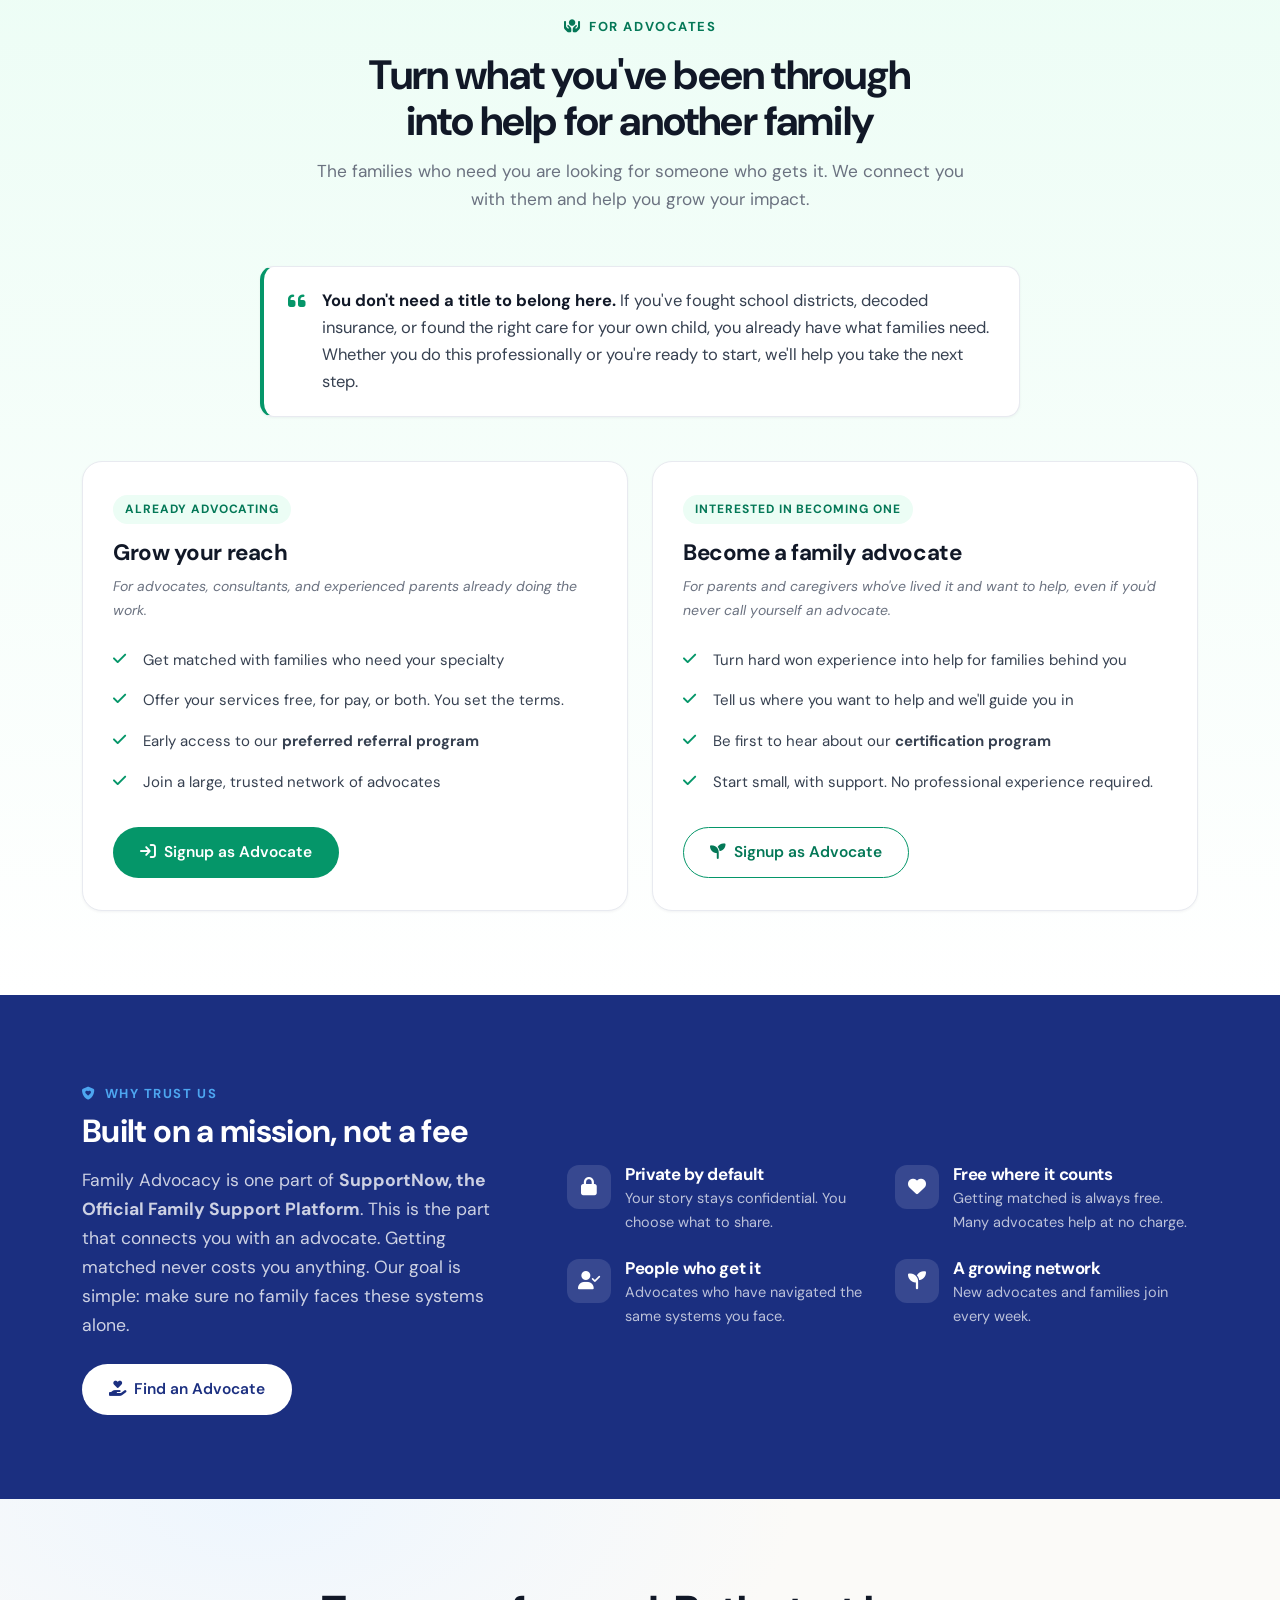
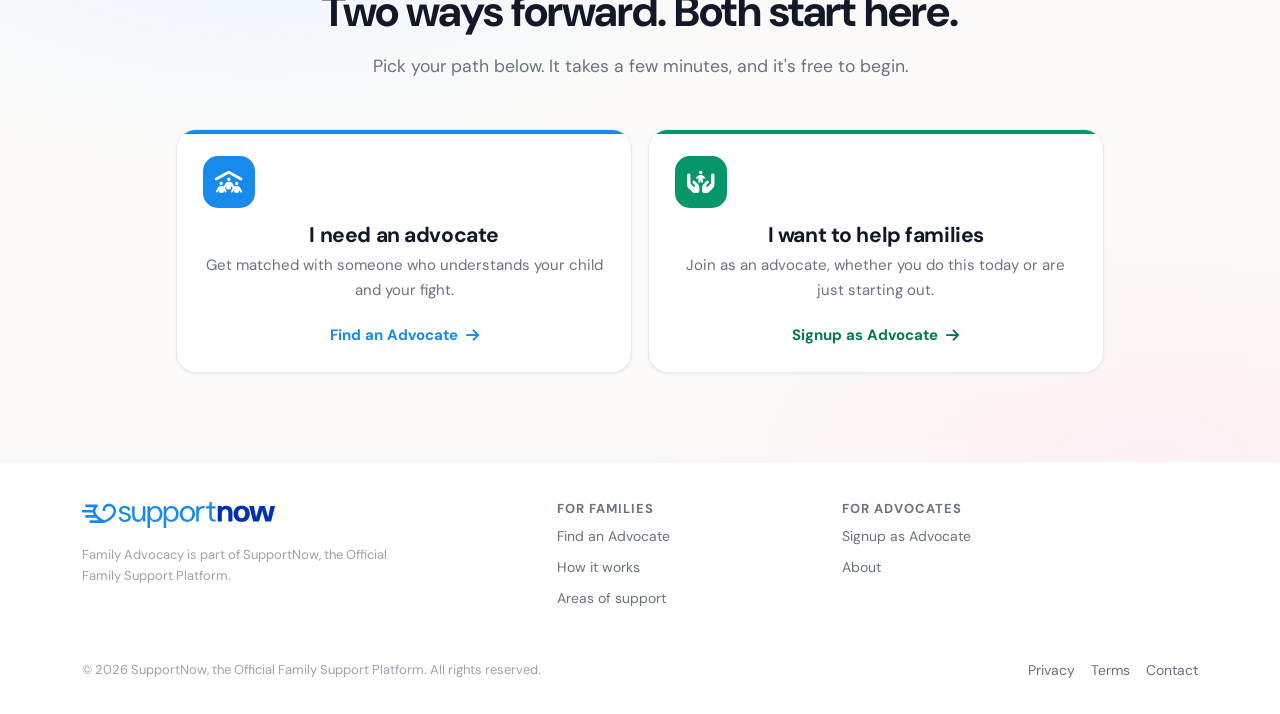
==== commit 87ff4b9d: "Apply landing page copy edits from stakeholder review - Hero: broaden audience to "children and youn" ====
--- a/index.html
+++ b/index.html
@@ -4,7 +4,7 @@
 <meta charset="UTF-8">
 <meta name="viewport" content="width=device-width, initial-scale=1.0">
 <title>SupportNow Family Advocacy | You shouldn't have to navigate this alone</title>
-<meta name="description" content="We connect families raising children with disabilities to advocates who have been there. Get matched for help with IEPs, insurance, diagnosis, and more. Free and affordable.">
+<meta name="description" content="We connect families raising children and young adults with disabilities to advocates who've been there and specialize in the support you need most. Get matched for help with IEPs, insurance, diagnosis, and more. Free and affordable.">
 
 <!-- Bootstrap 5.3 -->
 <link href="https://cdn.jsdelivr.net/npm/bootstrap@5.3.3/dist/css/bootstrap.min.css" rel="stylesheet">
@@ -263,8 +263,8 @@
         <span class="pill-badge mb-4"><span class="dot"></span> Family Advocacy, part of SupportNow</span>
         <h1 class="text-balance mb-3">You shouldn't have to navigate this alone.</h1>
         <p class="lede mb-4">
-          We match families raising children with disabilities to <strong>advocates who have been there</strong>.
-          Get help with IEPs, insurance, diagnosis, therapies, and more. Free or affordable, based on what you need.
+          We match families raising children and young adults with disabilities to <strong>advocates who've been there</strong> and specialize in the support you need most.
+          Find experts who can help you navigate IEPs, Medicaid waivers, long-term care plans, insurance, and more. Free or affordable, based on what you need.
         </p>
         <div class="d-flex flex-wrap gap-3 mb-3">
           <a href="family-intake.html" class="btn btn-brand btn-lg-x"><i class="fa-solid fa-hand-holding-heart me-2"></i>Find an Advocate</a>
@@ -290,7 +290,7 @@
           <div class="col-sm-6">
             <a href="advocate-intake.html" class="door give">
               <div class="door-icon"><i class="fa-solid fa-hands-holding-child"></i></div>
-              <h3>I want to help</h3>
+              <h3>I'm an Advocate</h3>
               <p>You can advocate today or be just getting started. Either way, there's a place for you.</p>
               <span class="door-cta">Signup as Advocate <i class="fa-solid fa-arrow-right"></i></span>
               <div class="door-note"><i class="fa-solid fa-circle-check"></i> Offer support free or for pay</div>
@@ -307,7 +307,7 @@
   <div class="container container-narrow py-4">
     <div class="row text-center g-3 align-items-center">
       <div class="col-6 col-md-3">
-        <div class="stat-num">100s</div>
+        <div class="stat-num">Millions</div>
         <div class="stat-lbl">of families navigate this every day</div>
       </div>
       <div class="col-6 col-md-3">
@@ -331,8 +331,8 @@
   <div class="container container-narrow">
     <div class="sec-head">
       <span class="eyebrow"><i class="fa-solid fa-heart"></i> We know how heavy this is</span>
-      <h2 class="text-balance">If any of this sounds familiar, you're in the right place</h2>
-      <p>Raising a child with a disability often means learning systems no one prepared you for. Usually while you're exhausted. Usually alone.</p>
+      <h2 class="text-balance">Sound familiar? You're in the right place!</h2>
+      <p>A diagnosis changes everything. Overnight, you're expected to become a case manager, researcher, advocate, and caregiver — with no instruction manual.</p>
     </div>
     <div class="row g-3">
       <div class="col-md-6 col-lg-4">
@@ -373,7 +373,7 @@
       </div>
     </div>
     <p class="text-center mt-5 mb-0" style="font-size:1.12rem;color:var(--ink);font-weight:600">
-      An advocate has already walked this road. They will walk the next stretch with you.
+      Not only does an advocate understand the path — they walk it with you, side by side.
     </p>
   </div>
 </section>
@@ -384,7 +384,7 @@
     <div class="sec-head">
       <span class="eyebrow"><i class="fa-solid fa-route"></i> How it works</span>
       <h2>Getting support takes three steps</h2>
-      <p>No endless directories. No cold calling strangers. Tell us what you're facing and we make the connection.</p>
+      <p>No more digging through social media or the internet to find a good advocate. Real advocates are ready to connect — and it's always free to use the platform.</p>
     </div>
     <div class="row g-4 g-md-2">
       <div class="col-md-4 step-connect">
@@ -430,7 +430,7 @@
       </div>
       <div class="col-md-6 col-lg-4">
         <div class="area-card"><div class="area-ic"><i class="fa-solid fa-file-shield"></i></div>
-          <div><h4>Insurance and Medicaid</h4><p>Appeals, denials, prior authorizations, and waiver programs.</p></div></div>
+          <div><h4>Insurance, Medicaid, and Waivers</h4><p>Appeals, denials, prior authorizations, and waiver programs.</p></div></div>
       </div>
       <div class="col-md-6 col-lg-4">
         <div class="area-card"><div class="area-ic"><i class="fa-solid fa-stethoscope"></i></div>
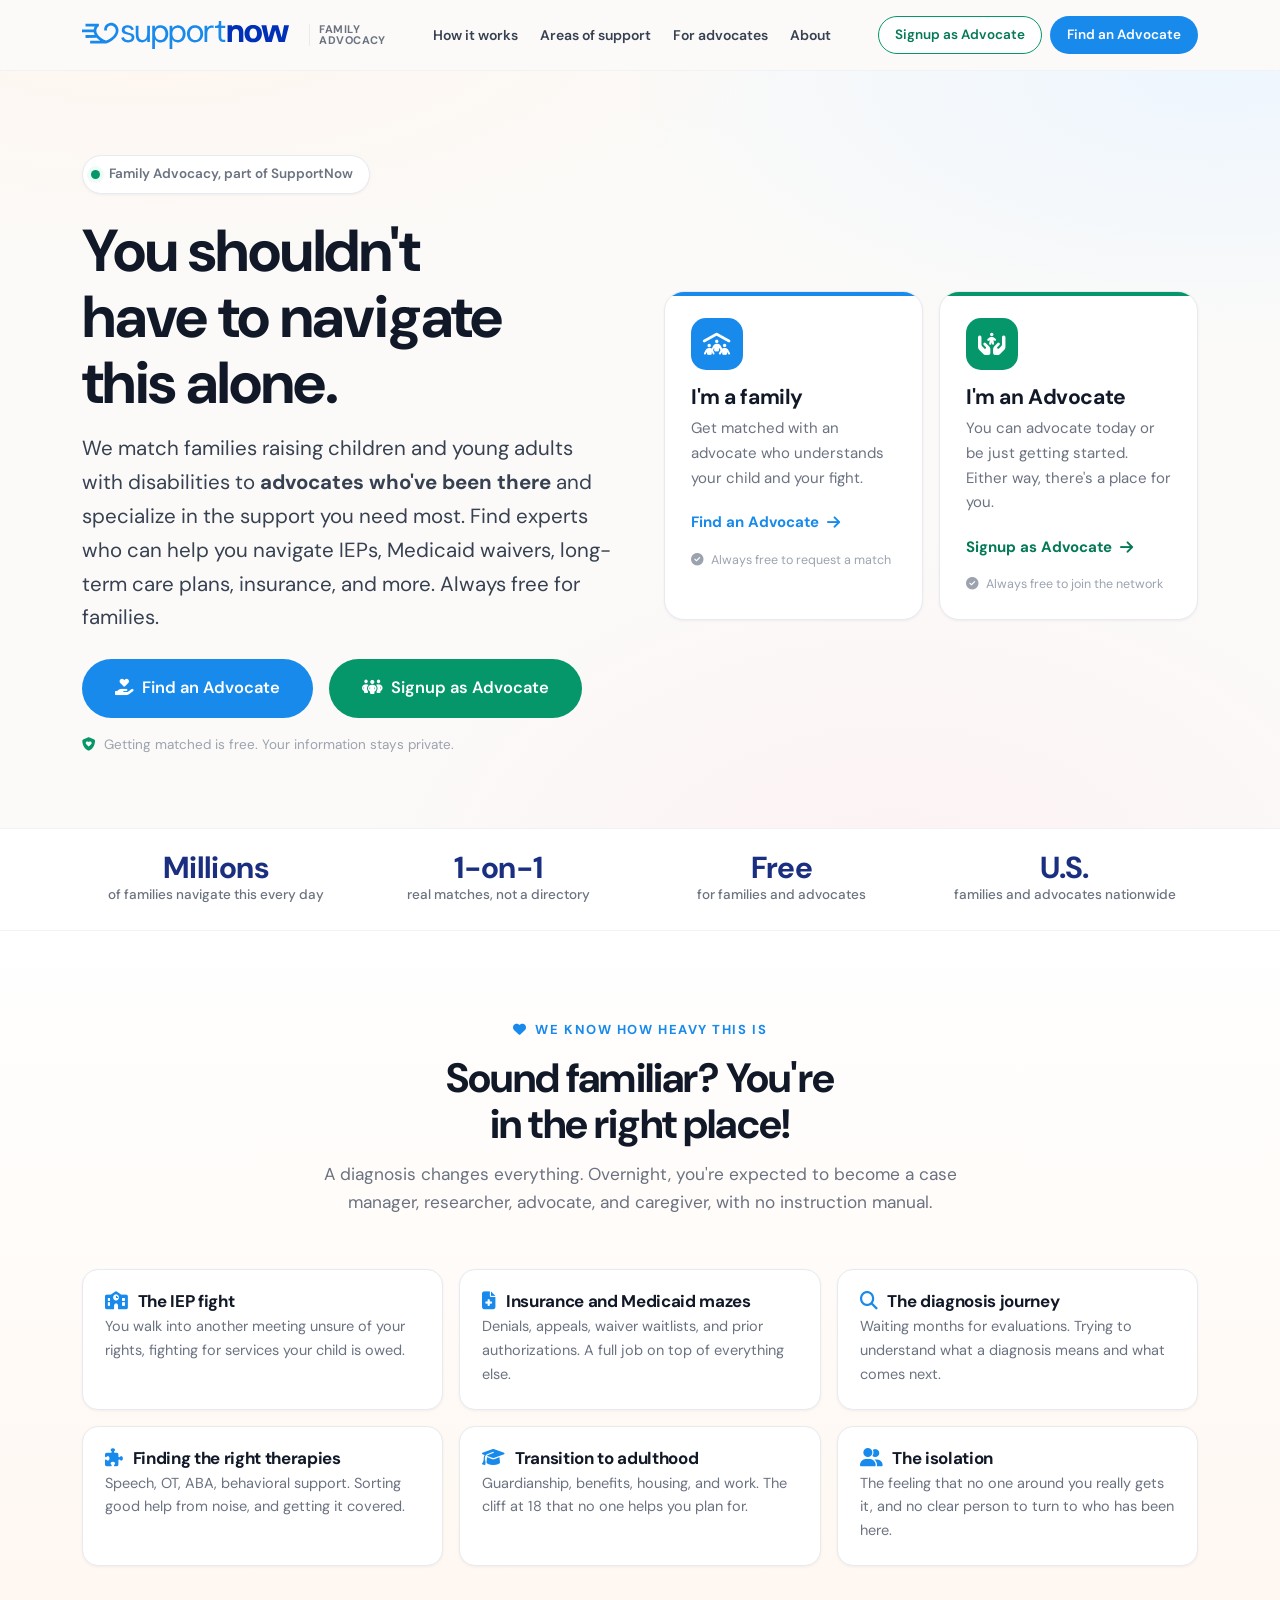
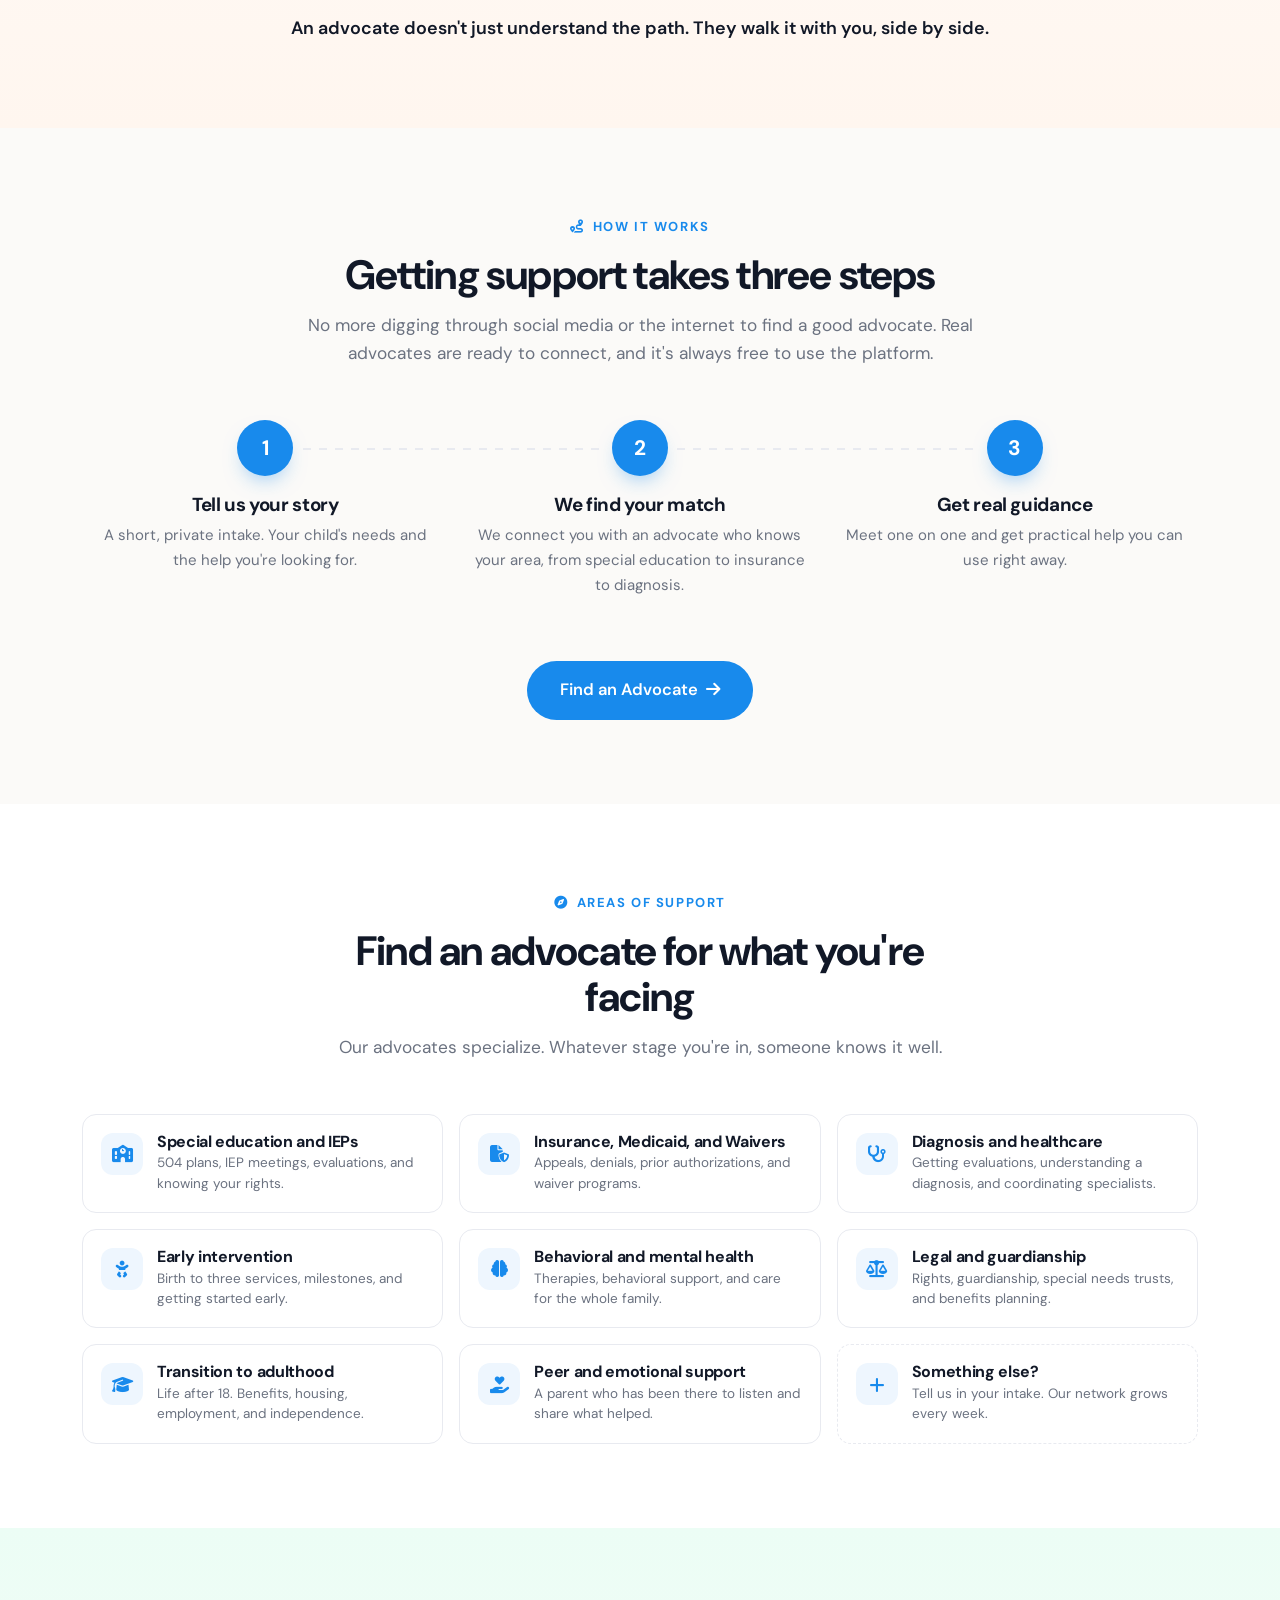
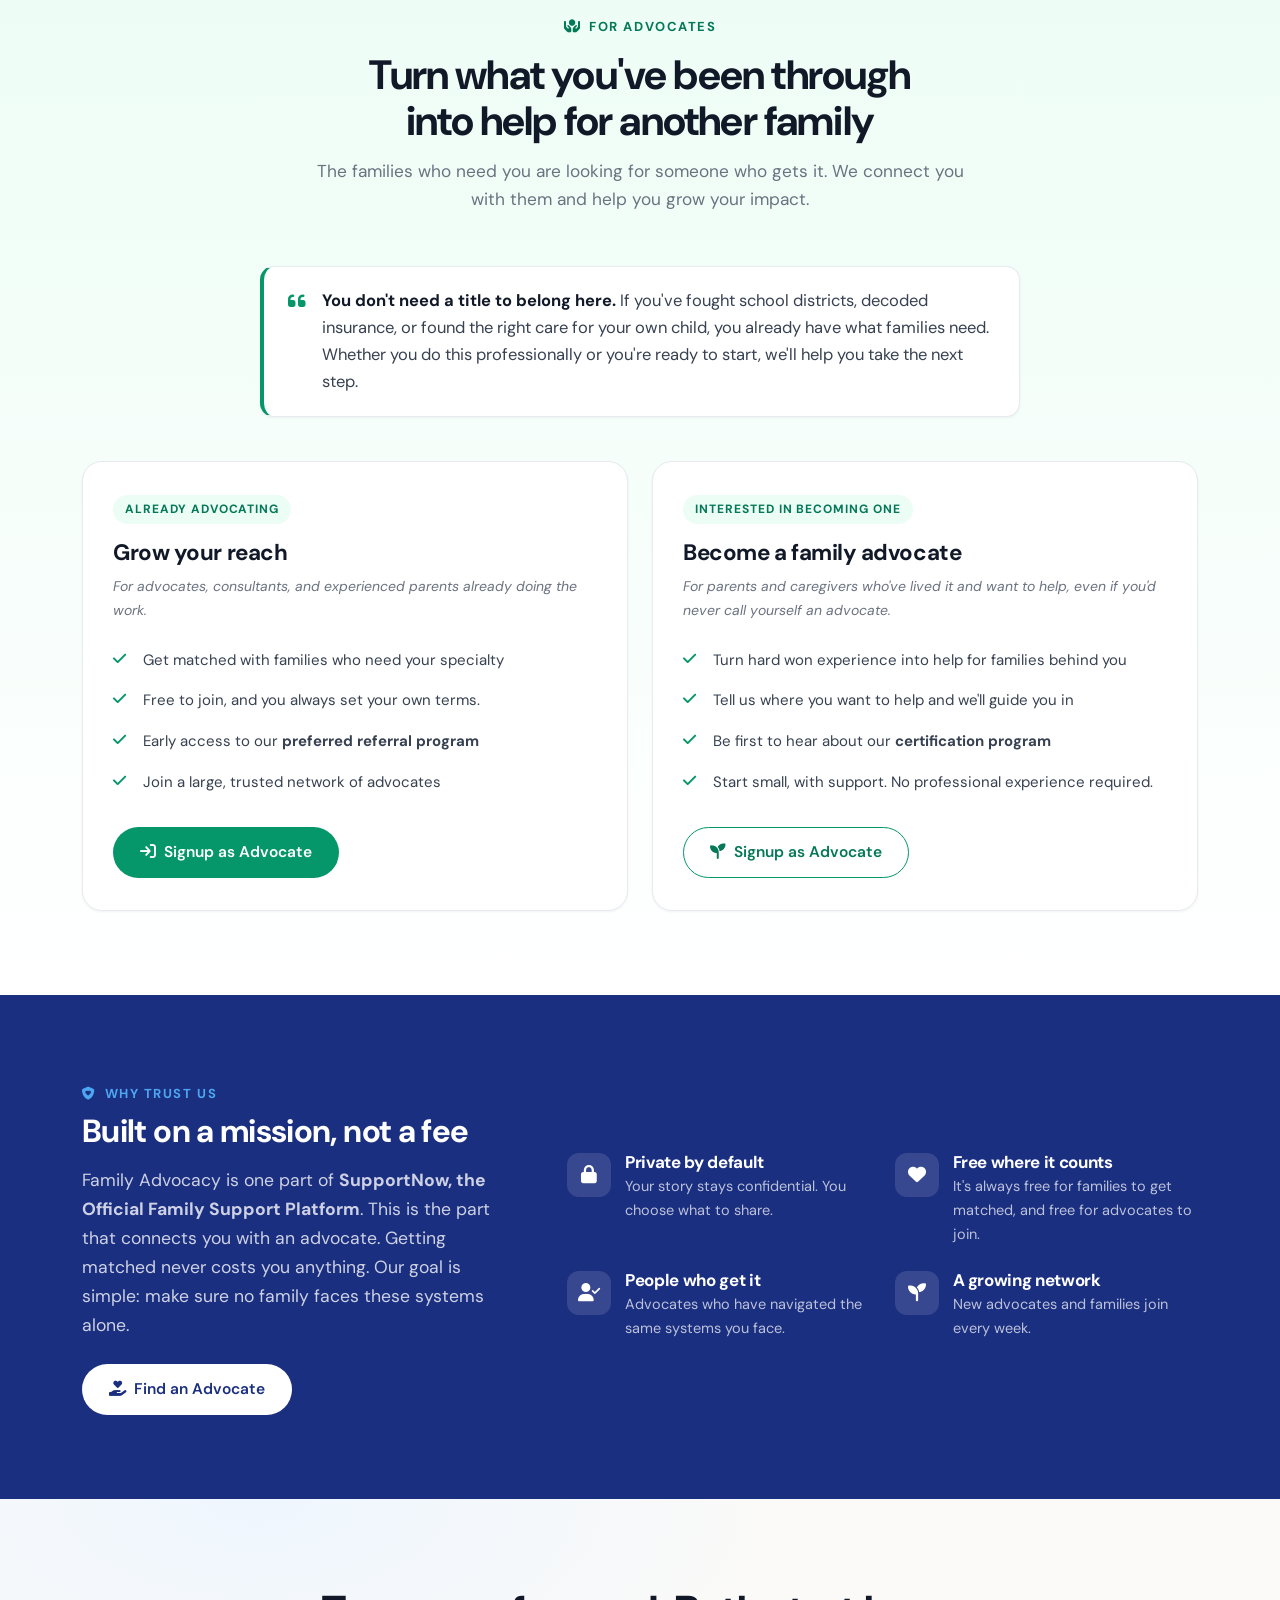
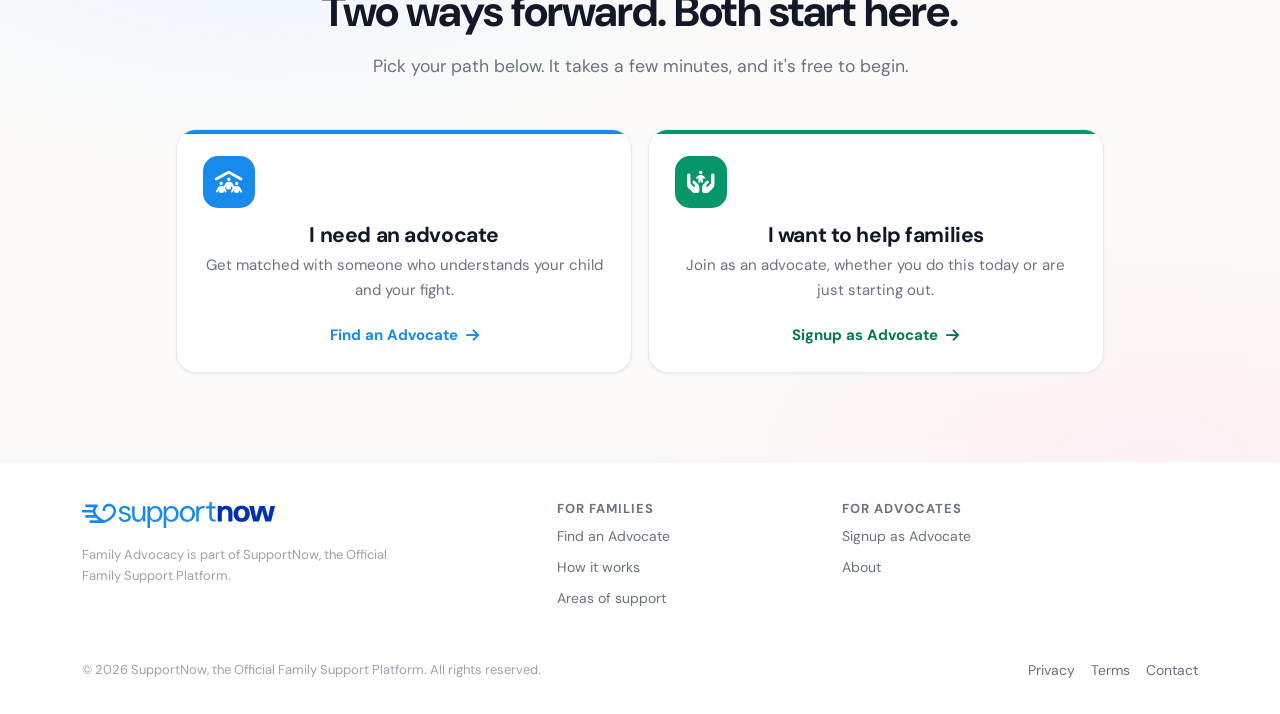
==== commit 410eb141: "Refocus cost messaging on free service and remove en/em dashes Shift the language around cost to emp" ====
--- a/index.html
+++ b/index.html
@@ -4,7 +4,7 @@
 <meta charset="UTF-8">
 <meta name="viewport" content="width=device-width, initial-scale=1.0">
 <title>SupportNow Family Advocacy | You shouldn't have to navigate this alone</title>
-<meta name="description" content="We connect families raising children and young adults with disabilities to advocates who've been there and specialize in the support you need most. Get matched for help with IEPs, insurance, diagnosis, and more. Free and affordable.">
+<meta name="description" content="We connect families raising children and young adults with disabilities to advocates who've been there and specialize in the support you need most. Get matched for help with IEPs, insurance, diagnosis, and more. Always free for families.">
 
 <!-- Bootstrap 5.3 -->
 <link href="https://cdn.jsdelivr.net/npm/bootstrap@5.3.3/dist/css/bootstrap.min.css" rel="stylesheet">
@@ -264,7 +264,7 @@
         <h1 class="text-balance mb-3">You shouldn't have to navigate this alone.</h1>
         <p class="lede mb-4">
           We match families raising children and young adults with disabilities to <strong>advocates who've been there</strong> and specialize in the support you need most.
-          Find experts who can help you navigate IEPs, Medicaid waivers, long-term care plans, insurance, and more. Free or affordable, based on what you need.
+          Find experts who can help you navigate IEPs, Medicaid waivers, long-term care plans, insurance, and more. Always free for families.
         </p>
         <div class="d-flex flex-wrap gap-3 mb-3">
           <a href="family-intake.html" class="btn btn-brand btn-lg-x"><i class="fa-solid fa-hand-holding-heart me-2"></i>Find an Advocate</a>
@@ -272,7 +272,7 @@
         </div>
         <p class="d-flex align-items-center gap-2 mb-0" style="font-size:13.5px;color:var(--muted)">
           <i class="fa-solid fa-shield-heart" style="color:var(--give)"></i>
-          Free to get matched. Your information stays private.
+          Getting matched is free. Your information stays private.
         </p>
       </div>
 
@@ -293,7 +293,7 @@
               <h3>I'm an Advocate</h3>
               <p>You can advocate today or be just getting started. Either way, there's a place for you.</p>
               <span class="door-cta">Signup as Advocate <i class="fa-solid fa-arrow-right"></i></span>
-              <div class="door-note"><i class="fa-solid fa-circle-check"></i> Offer support free or for pay</div>
+              <div class="door-note"><i class="fa-solid fa-circle-check"></i> Always free to join the network</div>
             </a>
           </div>
         </div>
@@ -315,8 +315,8 @@
         <div class="stat-lbl">real matches, not a directory</div>
       </div>
       <div class="col-6 col-md-3">
-        <div class="stat-num">Free<span style="font-size:1rem;font-weight:600;color:var(--secondary)"> &amp; paid</span></div>
-        <div class="stat-lbl">help, based on what you need</div>
+        <div class="stat-num">Free</div>
+        <div class="stat-lbl">for families and advocates</div>
       </div>
       <div class="col-6 col-md-3">
         <div class="stat-num">U.S.</div>
@@ -332,7 +332,7 @@
     <div class="sec-head">
       <span class="eyebrow"><i class="fa-solid fa-heart"></i> We know how heavy this is</span>
       <h2 class="text-balance">Sound familiar? You're in the right place!</h2>
-      <p>A diagnosis changes everything. Overnight, you're expected to become a case manager, researcher, advocate, and caregiver — with no instruction manual.</p>
+      <p>A diagnosis changes everything. Overnight, you're expected to become a case manager, researcher, advocate, and caregiver, with no instruction manual.</p>
     </div>
     <div class="row g-3">
       <div class="col-md-6 col-lg-4">
@@ -373,7 +373,7 @@
       </div>
     </div>
     <p class="text-center mt-5 mb-0" style="font-size:1.12rem;color:var(--ink);font-weight:600">
-      Not only does an advocate understand the path — they walk it with you, side by side.
+      An advocate doesn't just understand the path. They walk it with you, side by side.
     </p>
   </div>
 </section>
@@ -384,7 +384,7 @@
     <div class="sec-head">
       <span class="eyebrow"><i class="fa-solid fa-route"></i> How it works</span>
       <h2>Getting support takes three steps</h2>
-      <p>No more digging through social media or the internet to find a good advocate. Real advocates are ready to connect — and it's always free to use the platform.</p>
+      <p>No more digging through social media or the internet to find a good advocate. Real advocates are ready to connect, and it's always free to use the platform.</p>
     </div>
     <div class="row g-4 g-md-2">
       <div class="col-md-4 step-connect">
@@ -405,7 +405,7 @@
         <div class="step">
           <div class="step-num">3</div>
           <h4>Get real guidance</h4>
-          <p>Meet one on one and get practical help. Free where it's offered, affordable where it's paid.</p>
+          <p>Meet one on one and get practical help you can use right away.</p>
         </div>
       </div>
     </div>
@@ -492,7 +492,7 @@
           <p class="who">For advocates, consultants, and experienced parents already doing the work.</p>
           <ul>
             <li><i class="fa-solid fa-check"></i> Get matched with families who need your specialty</li>
-            <li><i class="fa-solid fa-check"></i> Offer your services free, for pay, or both. You set the terms.</li>
+            <li><i class="fa-solid fa-check"></i> Free to join, and you always set your own terms.</li>
             <li><i class="fa-solid fa-check"></i> Early access to our <strong>preferred referral program</strong></li>
             <li><i class="fa-solid fa-check"></i> Join a large, trusted network of advocates</li>
           </ul>
@@ -539,7 +539,7 @@
           </div></div>
           <div class="col-sm-6"><div class="trust-feat">
             <div class="ic"><i class="fa-solid fa-heart"></i></div>
-            <div><h4>Free where it counts</h4><p>Getting matched is always free. Many advocates help at no charge.</p></div>
+            <div><h4>Free where it counts</h4><p>It's always free for families to get matched, and free for advocates to join.</p></div>
           </div></div>
           <div class="col-sm-6"><div class="trust-feat">
             <div class="ic"><i class="fa-solid fa-user-check"></i></div>
@@ -615,7 +615,7 @@
     <div class="d-flex flex-wrap justify-content-between gap-2">
       <span class="small-print">© 2026 SupportNow, the Official Family Support Platform. All rights reserved.</span>
       <div class="d-flex gap-3">
-        <a href="#">Privacy</a><a href="#">Terms</a><a href="#">Contact</a>
+        <a href="privacy.html">Privacy</a><a href="terms.html">Terms</a><a href="mailto:hello@supportnow.org">Contact</a>
       </div>
     </div>
   </div>
